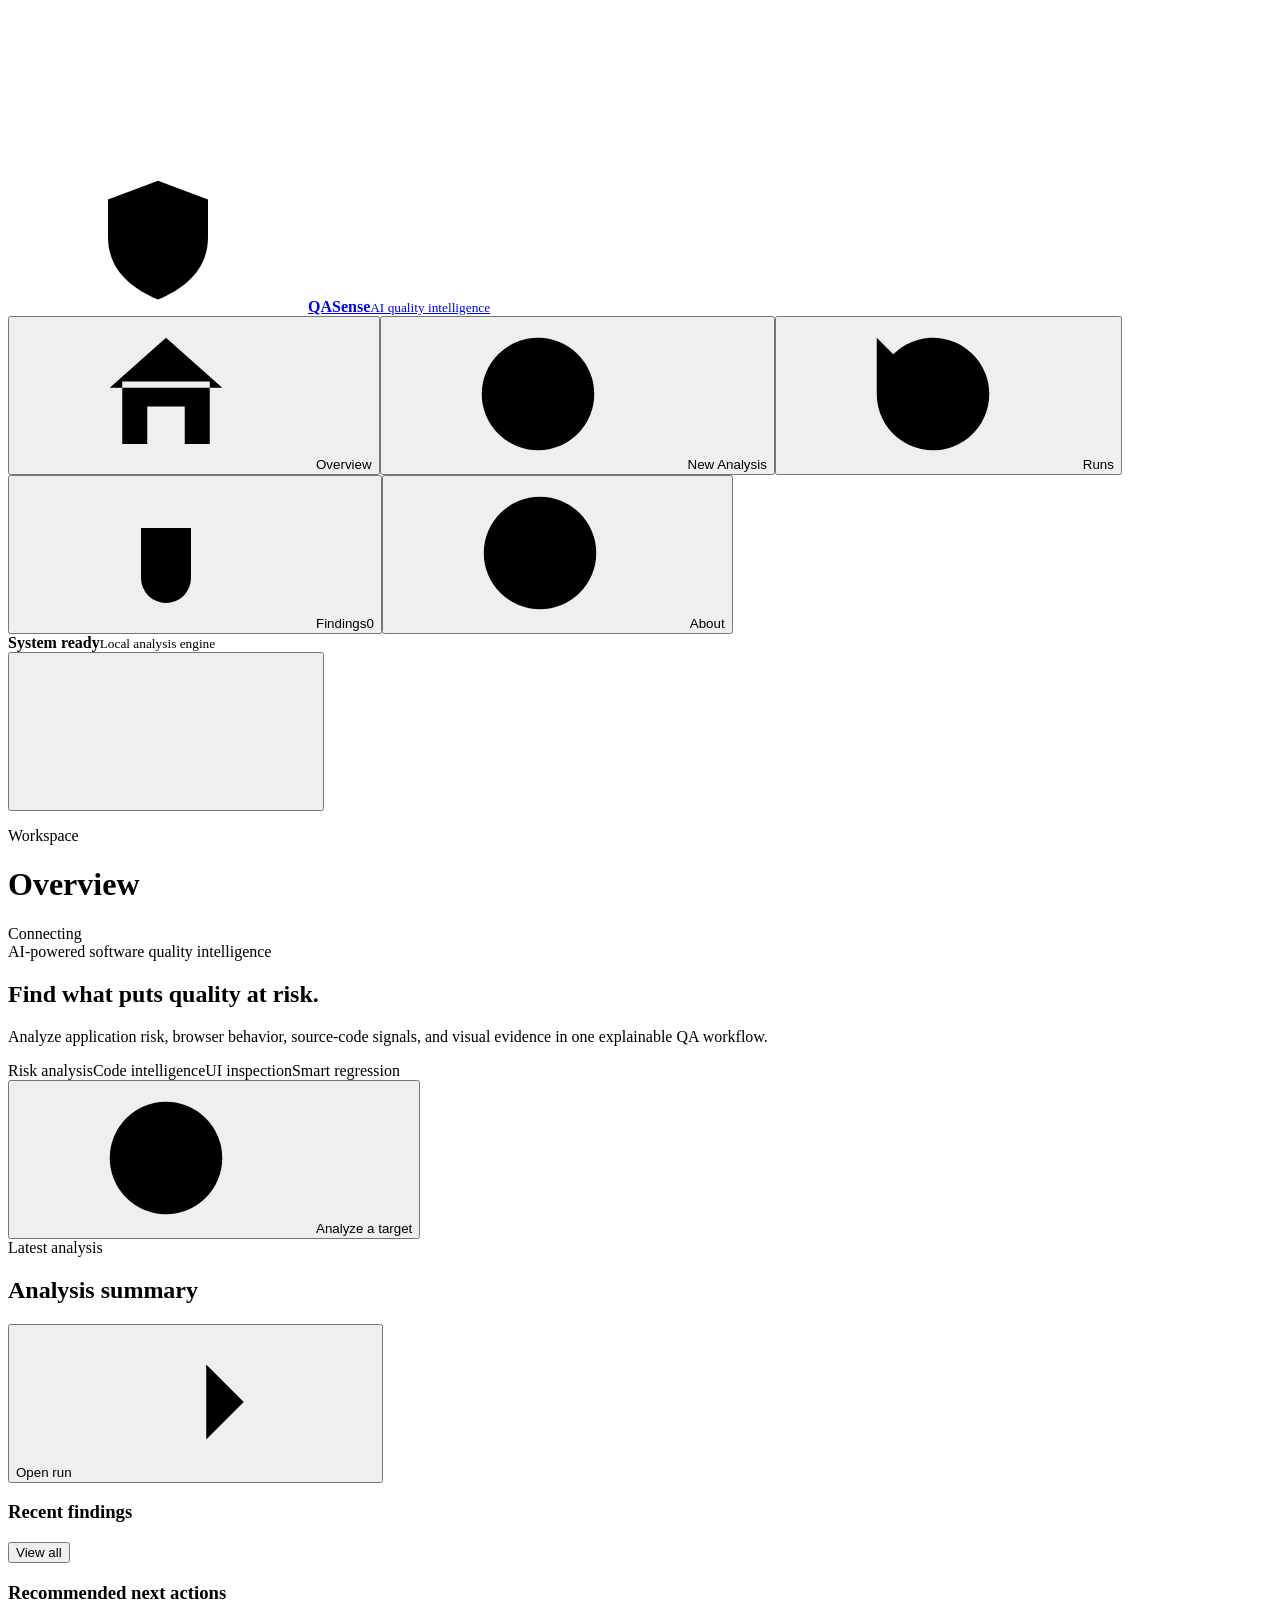
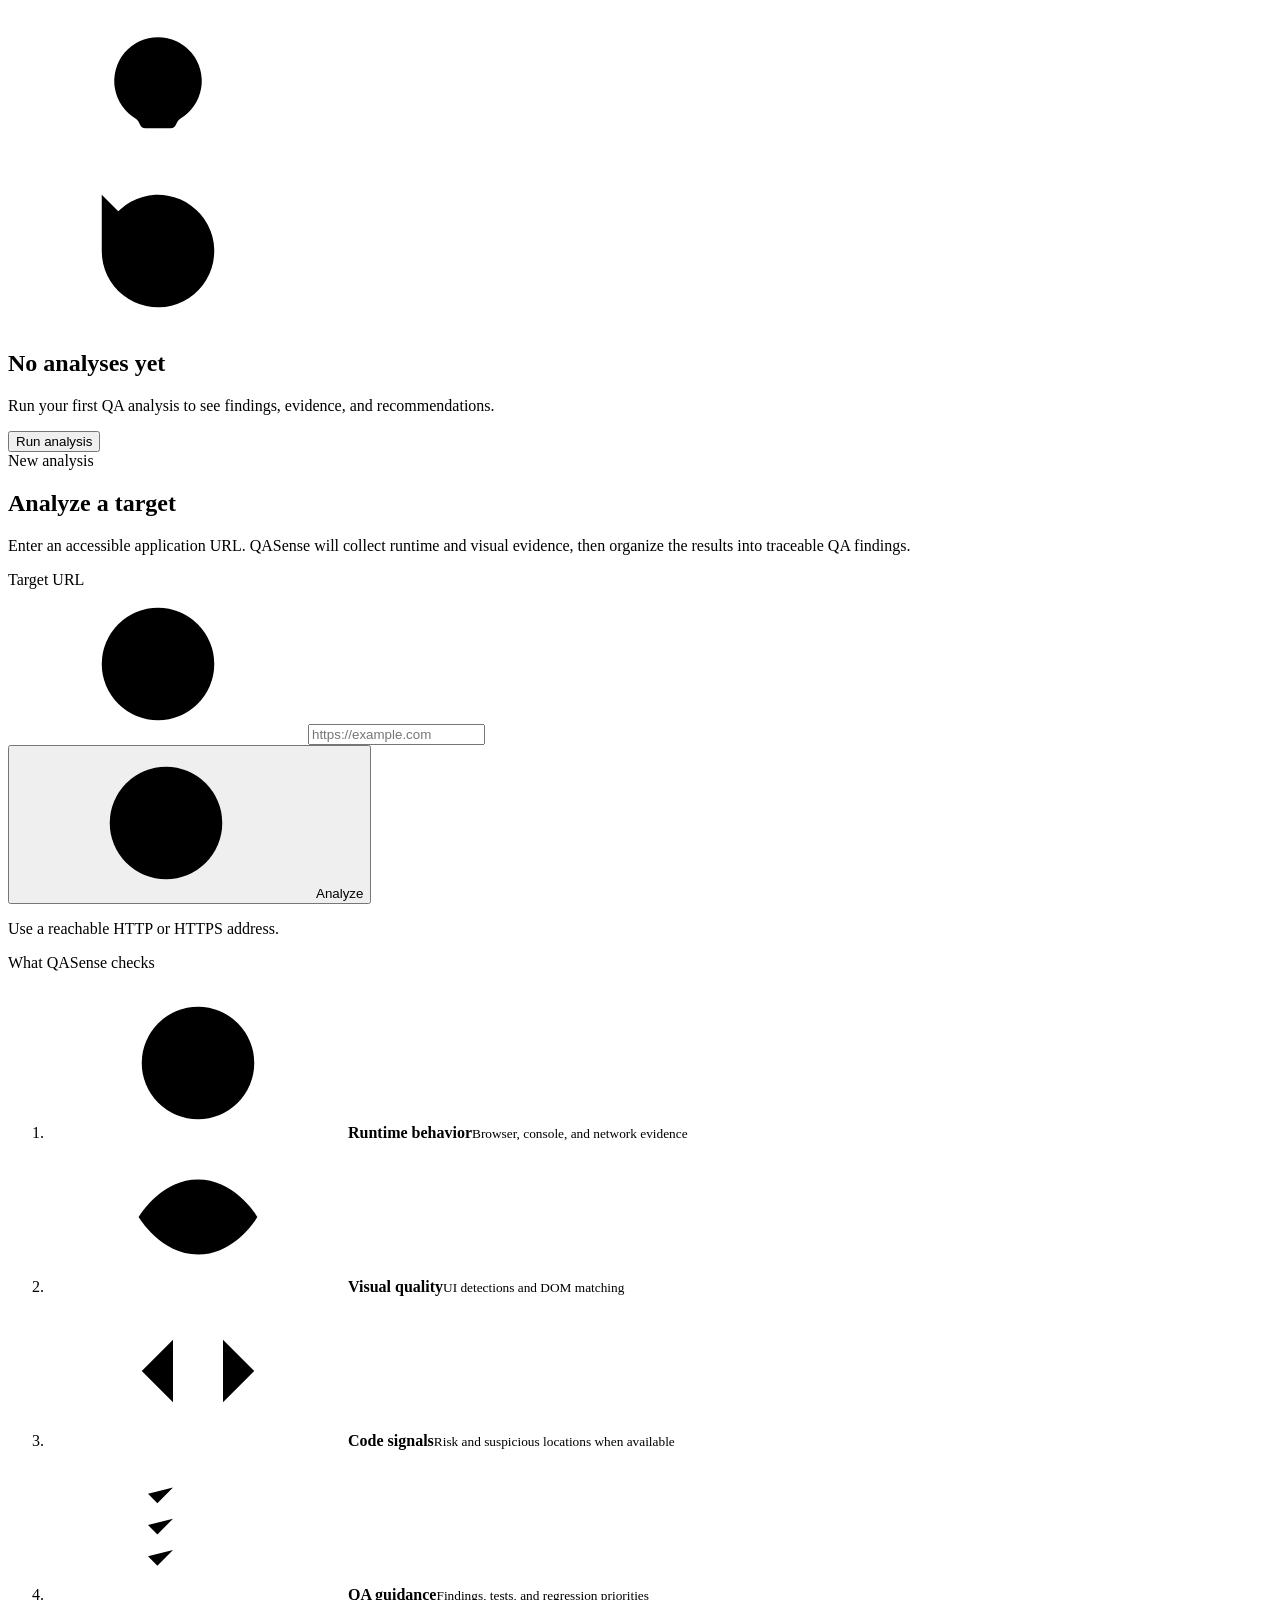
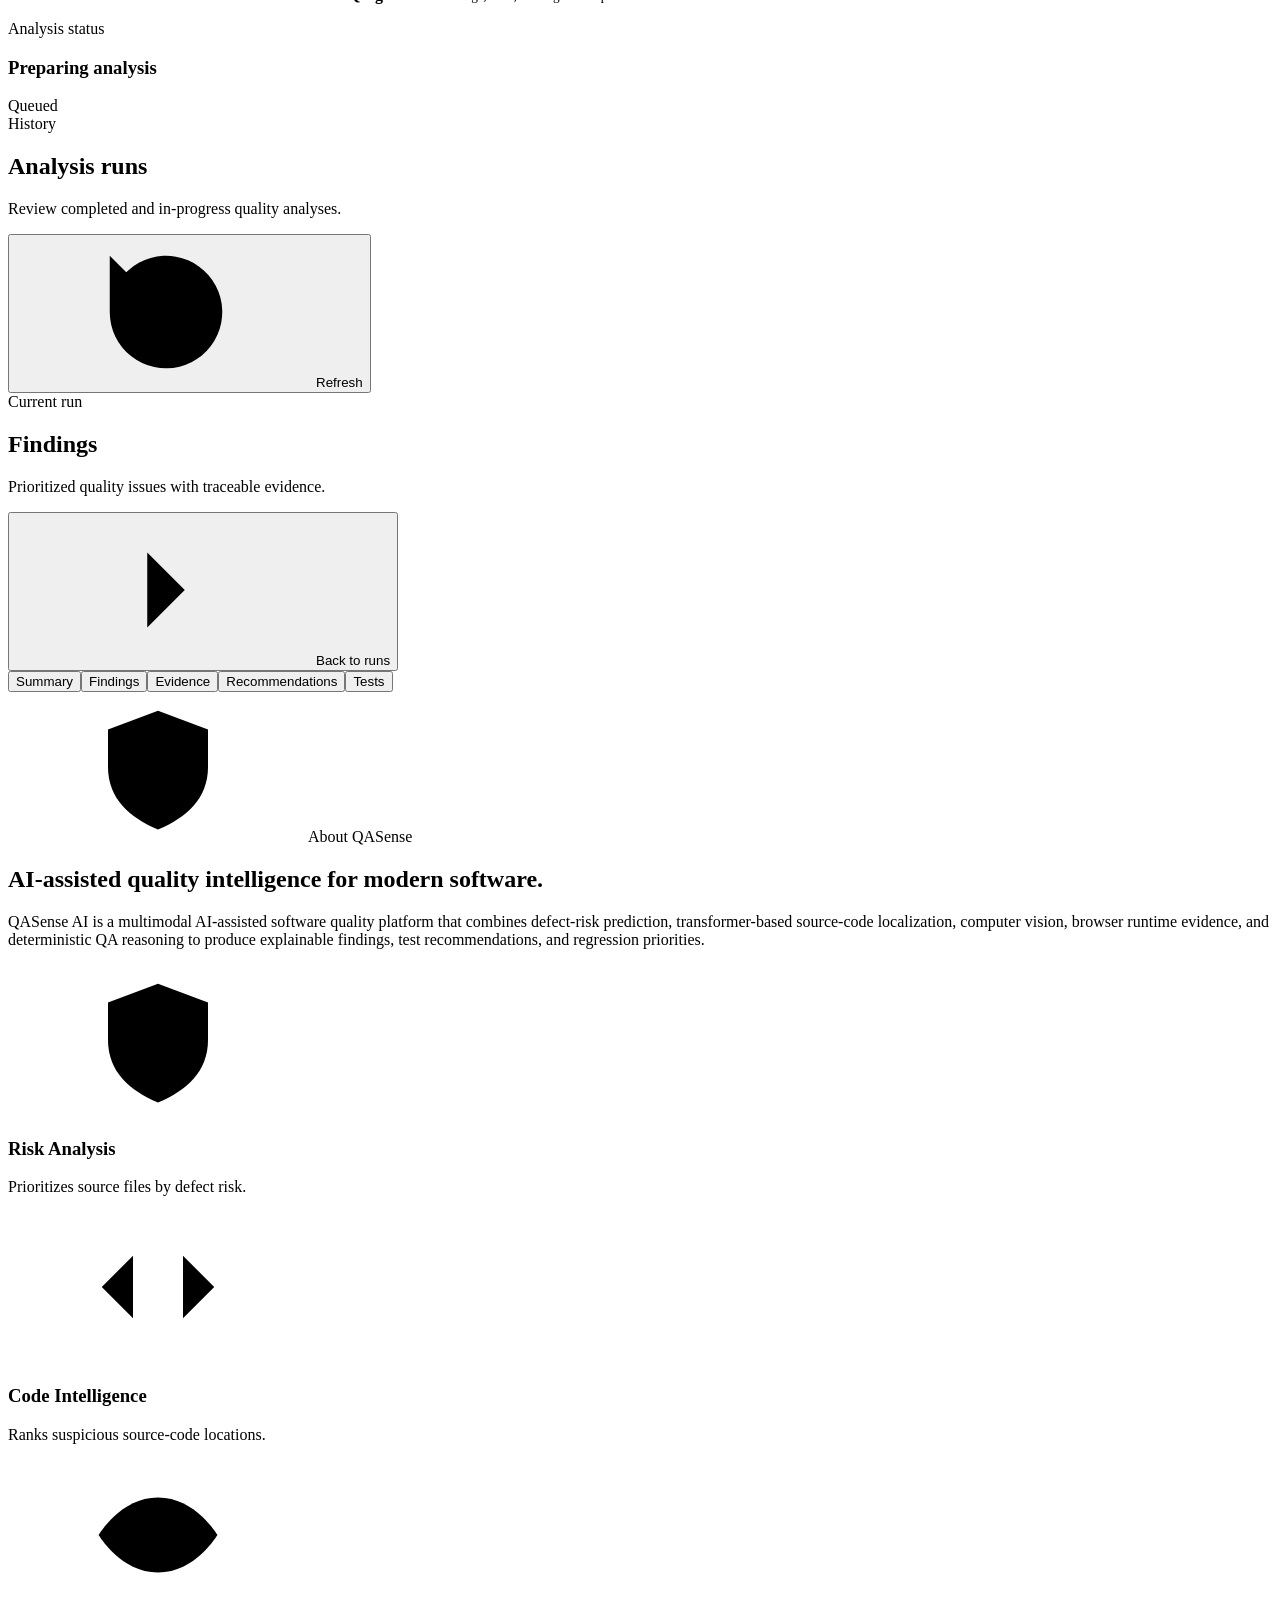
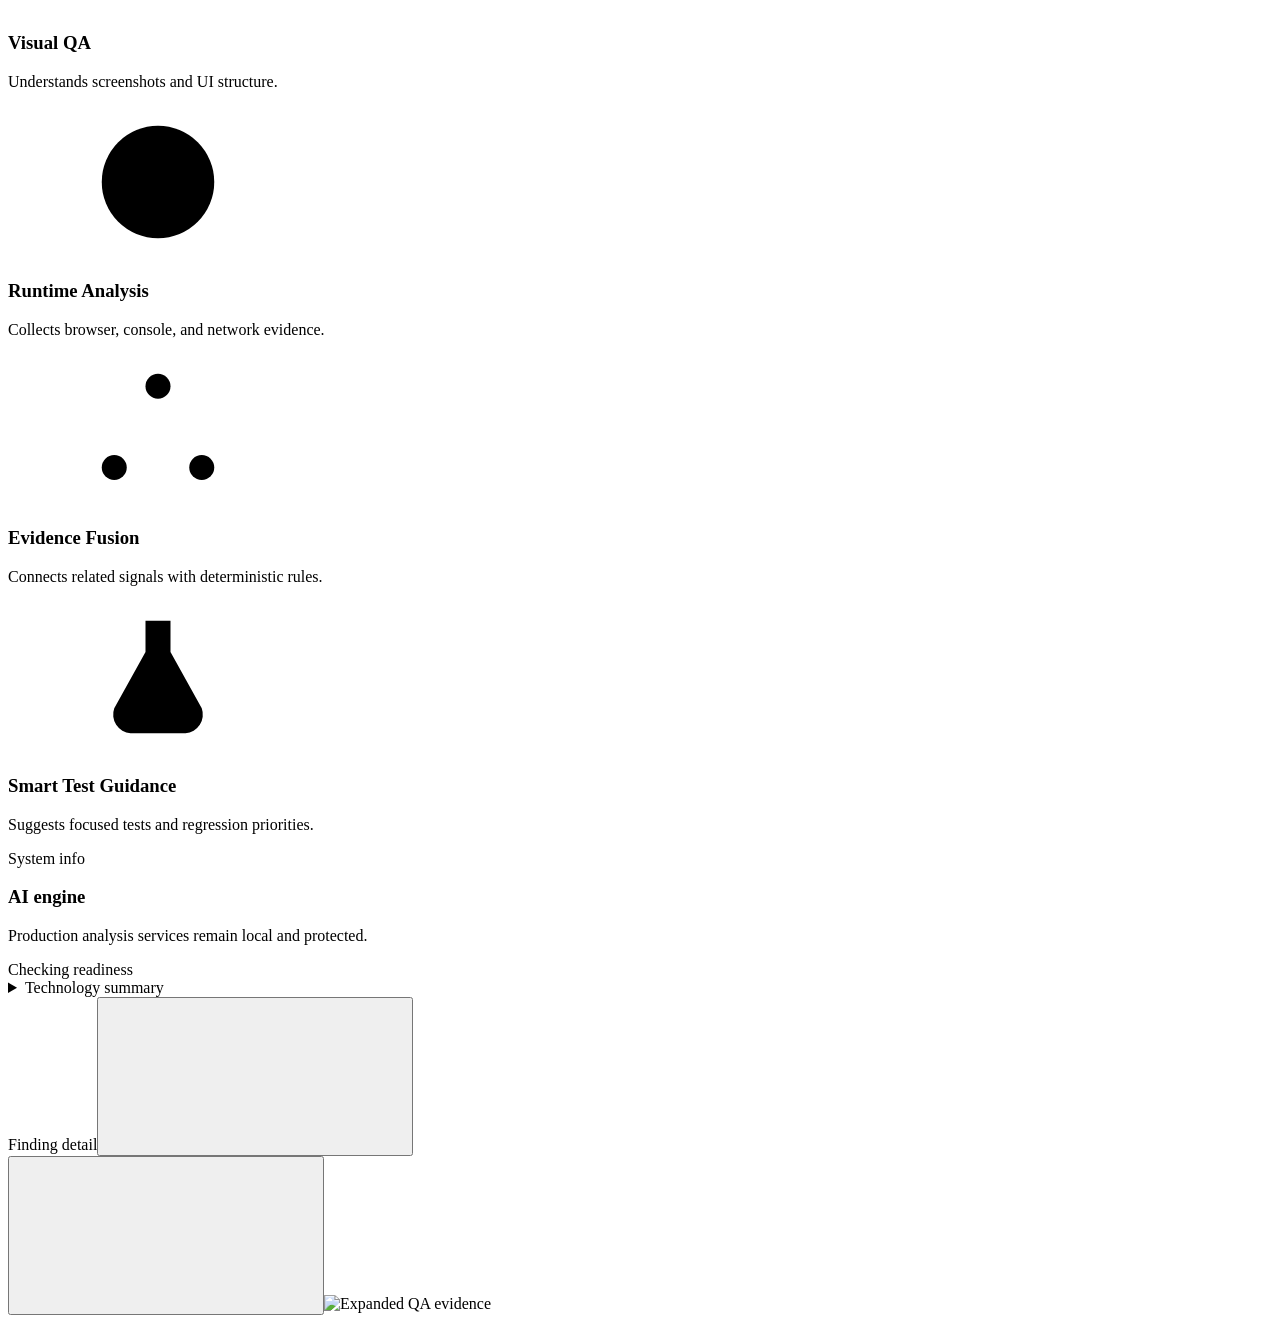
==== src/product/dashboard/index.html @ 727e7ec2 "chore: prepare QASense repository for portable development" ====
﻿<!doctype html>
<html lang="en">
<head><meta charset="utf-8"><meta name="viewport" content="width=device-width,initial-scale=1"><meta name="description" content="QASense AI software quality intelligence dashboard"><title>QASense AI</title><link rel="icon" href="data:,"><link rel="stylesheet" href="/assets/styles.css"></head>
<body>
<svg class="icon-sprite" aria-hidden="true">
<symbol id="i-shield" viewBox="0 0 24 24"><path d="M12 3 20 6v6c0 5-3.4 8.1-8 10-4.6-1.9-8-5-8-10V6l8-3Z"/><path d="m8.5 12 2.2 2.2 4.8-5"/></symbol><symbol id="i-home" viewBox="0 0 24 24"><path d="m3 11 9-8 9 8M5 10v10h14V10M9 20v-6h6v6"/></symbol><symbol id="i-play" viewBox="0 0 24 24"><circle cx="12" cy="12" r="9"/><path d="m10 8 6 4-6 4Z"/></symbol><symbol id="i-runs" viewBox="0 0 24 24"><path d="M3 12a9 9 0 1 0 3-6.7L3 8M3 3v5h5M12 7v5l3 2"/></symbol><symbol id="i-bug" viewBox="0 0 24 24"><path d="M8 8h8v8a4 4 0 0 1-8 0V8ZM9 4l2 4m4-4-2 4M4 10h4m8 0h4M4 15h4m8 0h4"/></symbol><symbol id="i-info" viewBox="0 0 24 24"><circle cx="12" cy="12" r="9"/><path d="M12 11v6M12 7h.01"/></symbol><symbol id="i-menu" viewBox="0 0 24 24"><path d="M4 7h16M4 12h16M4 17h16"/></symbol><symbol id="i-close" viewBox="0 0 24 24"><path d="m6 6 12 12M18 6 6 18"/></symbol><symbol id="i-gauge" viewBox="0 0 24 24"><path d="M4.9 19a9 9 0 1 1 14.2 0M12 13l4-4"/></symbol><symbol id="i-alert" viewBox="0 0 24 24"><path d="M12 3 2.8 20h18.4L12 3ZM12 9v5M12 17h.01"/></symbol><symbol id="i-check" viewBox="0 0 24 24"><circle cx="12" cy="12" r="9"/><path d="m8 12 2.5 2.5L16 9"/></symbol><symbol id="i-globe" viewBox="0 0 24 24"><circle cx="12" cy="12" r="9"/><path d="M3 12h18M12 3a15 15 0 0 1 0 18M12 3a15 15 0 0 0 0 18"/></symbol><symbol id="i-eye" viewBox="0 0 24 24"><path d="M2.5 12s3.5-6 9.5-6 9.5 6 9.5 6-3.5 6-9.5 6-9.5-6-9.5-6Z"/><circle cx="12" cy="12" r="2.5"/></symbol><symbol id="i-code" viewBox="0 0 24 24"><path d="m8 7-5 5 5 5m8-10 5 5-5 5m-2-12-4 14"/></symbol><symbol id="i-network" viewBox="0 0 24 24"><circle cx="12" cy="5" r="2"/><circle cx="5" cy="18" r="2"/><circle cx="19" cy="18" r="2"/><path d="M12 7v4m0 0-7 5m7-5 7 5"/></symbol><symbol id="i-test" viewBox="0 0 24 24"><path d="M9 3h6M10 3v5l-5 9a3 3 0 0 0 2.6 4h8.8a3 3 0 0 0 2.6-4l-5-9V3M7.5 16h9"/></symbol><symbol id="i-list" viewBox="0 0 24 24"><path d="m4 7 1.5 1.5L8 6M11 7h9M4 12l1.5 1.5L8 11M11 12h9M4 17l1.5 1.5L8 16M11 17h9"/></symbol><symbol id="i-file" viewBox="0 0 24 24"><path d="M6 3h8l4 4v14H6V3ZM14 3v5h5M9 13h6M9 17h4"/></symbol><symbol id="i-light" viewBox="0 0 24 24"><path d="M9 18h6M10 22h4M8.5 15.5a7 7 0 1 1 7 0c-.7.5-.5 1.5-1.5 1.5h-4c-1 0-.8-1-1.5-1.5Z"/></symbol><symbol id="i-chevron" viewBox="0 0 24 24"><path d="m9 6 6 6-6 6"/></symbol><symbol id="i-copy" viewBox="0 0 24 24"><rect x="8" y="8" width="11" height="12" rx="2"/><path d="M16 8V6a2 2 0 0 0-2-2H6a2 2 0 0 0-2 2v10a2 2 0 0 0 2 2h2"/></symbol><symbol id="i-expand" viewBox="0 0 24 24"><path d="M8 3H3v5M16 3h5v5M8 21H3v-5M16 21h5v-5"/></symbol>
</svg>
<div class="app-shell">
<aside class="sidebar" id="sidebar"><a class="brand" href="#overview" aria-label="QASense AI overview"><span class="brand-mark"><svg><use href="#i-shield"/></svg></span><span><strong>QASense</strong><small>AI quality intelligence</small></span></a><nav class="primary-nav" aria-label="Primary navigation"><button class="nav-item active" data-view="overview"><svg><use href="#i-home"/></svg><span>Overview</span></button><button class="nav-item" data-view="new"><svg><use href="#i-play"/></svg><span>New Analysis</span></button><button class="nav-item" data-view="runs"><svg><use href="#i-runs"/></svg><span>Runs</span></button><button class="nav-item" data-view="findings"><svg><use href="#i-bug"/></svg><span>Findings</span><span class="nav-count" id="nav-findings-count">0</span></button><button class="nav-item" data-view="about"><svg><use href="#i-info"/></svg><span>About</span></button></nav><div class="sidebar-foot"><div class="system-state"><span class="status-dot"></span><span><strong>System ready</strong><small>Local analysis engine</small></span></div></div></aside>
<div class="workspace"><header class="topbar"><button class="icon-button mobile-menu" id="menu-button" aria-label="Open navigation" aria-expanded="false"><svg><use href="#i-menu"/></svg></button><div><p class="crumb" id="page-eyebrow">Workspace</p><h1 id="page-title">Overview</h1></div><div class="api-state" id="health" role="status"><span class="status-dot"></span><span>Connecting</span></div></header>
<main id="main-content">
<section class="view active" id="view-overview" data-view-panel="overview"><div class="hero-card"><div class="hero-copy"><span class="overline">AI-powered software quality intelligence</span><h2>Find what puts quality at risk.</h2><p>Analyze application risk, browser behavior, source-code signals, and visual evidence in one explainable QA workflow.</p><div class="capability-line"><span>Risk analysis</span><i></i><span>Code intelligence</span><i></i><span>UI inspection</span><i></i><span>Smart regression</span></div></div><button class="primary-action" data-go="new"><svg><use href="#i-play"/></svg>Analyze a target</button></div><div id="overview-loading" class="skeleton-stack" aria-label="Loading overview"><div></div><div></div></div><div id="overview-content" class="hidden"><div class="section-heading"><div><span class="overline">Latest analysis</span><h2 id="latest-title">Analysis summary</h2></div><button class="text-button" id="open-latest">Open run <svg><use href="#i-chevron"/></svg></button></div><div class="metric-grid" id="overview-metrics"></div><div class="overview-grid"><section class="surface"><div class="surface-heading"><h3>Recent findings</h3><button class="text-button" data-go="findings">View all</button></div><div id="recent-findings"></div></section><section class="surface"><div class="surface-heading"><h3>Recommended next actions</h3><svg class="heading-icon"><use href="#i-light"/></svg></div><div id="next-actions" class="action-list"></div></section></div></div><div id="overview-empty" class="empty-state hidden"><svg><use href="#i-runs"/></svg><h2>No analyses yet</h2><p>Run your first QA analysis to see findings, evidence, and recommendations.</p><button class="primary-action" data-go="new">Run analysis</button></div></section>
<section class="view" id="view-new" data-view-panel="new"><div class="page-intro"><span class="overline">New analysis</span><h2>Analyze a target</h2><p>Enter an accessible application URL. QASense will collect runtime and visual evidence, then organize the results into traceable QA findings.</p></div><div class="analysis-layout"><section class="surface analysis-card"><form id="run-form" novalidate><label for="url">Target URL</label><div class="input-row"><div class="url-input"><svg><use href="#i-globe"/></svg><input id="url" name="url" type="url" inputmode="url" autocomplete="url" placeholder="https://example.com" aria-describedby="url-help url-error" required></div><button class="primary-action" id="analyze-button" type="submit"><svg><use href="#i-play"/></svg>Analyze</button></div><p class="field-help" id="url-help">Use a reachable HTTP or HTTPS address.</p><p class="field-error hidden" id="url-error" role="alert"></p></form></section><aside class="surface process-card"><span class="overline">What QASense checks</span><ol class="process-list"><li><svg><use href="#i-globe"/></svg><span><strong>Runtime behavior</strong><small>Browser, console, and network evidence</small></span></li><li><svg><use href="#i-eye"/></svg><span><strong>Visual quality</strong><small>UI detections and DOM matching</small></span></li><li><svg><use href="#i-code"/></svg><span><strong>Code signals</strong><small>Risk and suspicious locations when available</small></span></li><li><svg><use href="#i-list"/></svg><span><strong>QA guidance</strong><small>Findings, tests, and regression priorities</small></span></li></ol></aside></div><section class="surface analysis-progress hidden" id="analysis-progress" aria-live="polite"><div class="progress-head"><div><span class="overline">Analysis status</span><h3 id="progress-title">Preparing analysis</h3></div><span class="status-badge running" id="progress-status">Queued</span></div><div class="indeterminate"><span></span></div><div id="progress-stages" class="stage-list"></div></section></section>
<section class="view" id="view-runs" data-view-panel="runs"><div class="page-intro row-intro"><div><span class="overline">History</span><h2>Analysis runs</h2><p>Review completed and in-progress quality analyses.</p></div><button class="secondary-action" id="refresh"><svg><use href="#i-runs"/></svg>Refresh</button></div><div id="runs" class="run-list surface"><div class="list-skeleton"></div><div class="list-skeleton"></div></div></section>
<section class="view" id="view-findings" data-view-panel="findings"><div class="page-intro row-intro"><div><span class="overline">Current run</span><h2>Findings</h2><p id="findings-subtitle">Prioritized quality issues with traceable evidence.</p></div><div class="filter-group" id="severity-filters" aria-label="Filter findings by severity"></div></div><div id="all-findings" class="findings-list"></div></section>
<section class="view" id="view-run" data-view-panel="run"><button class="back-button" id="back-to-runs"><svg><use href="#i-chevron"/></svg>Back to runs</button><div id="run-header" class="run-header"></div><div class="tab-bar" role="tablist" aria-label="Run details"><button role="tab" aria-selected="true" data-tab="summary">Summary</button><button role="tab" aria-selected="false" data-tab="findings">Findings <span id="tab-findings-count"></span></button><button role="tab" aria-selected="false" data-tab="evidence">Evidence</button><button role="tab" aria-selected="false" data-tab="recommendations">Recommendations</button><button role="tab" aria-selected="false" data-tab="tests">Tests</button></div><div id="run-panels"><section class="tab-panel active" role="tabpanel" data-tab-panel="summary"><div id="run-summary"></div></section><section class="tab-panel" role="tabpanel" data-tab-panel="findings"><div id="run-findings" class="findings-list"></div></section><section class="tab-panel" role="tabpanel" data-tab-panel="evidence"><div id="run-evidence"></div></section><section class="tab-panel" role="tabpanel" data-tab-panel="recommendations"><div id="run-recommendations"></div></section><section class="tab-panel" role="tabpanel" data-tab-panel="tests"><div id="run-tests"></div></section></div></section>
<section class="view" id="view-about" data-view-panel="about"><div class="about-hero"><span class="brand-mark large"><svg><use href="#i-shield"/></svg></span><span class="overline">About QASense</span><h2>AI-assisted quality intelligence for modern software.</h2><p>QASense AI is a multimodal AI-assisted software quality platform that combines defect-risk prediction, transformer-based source-code localization, computer vision, browser runtime evidence, and deterministic QA reasoning to produce explainable findings, test recommendations, and regression priorities.</p></div><div class="capability-grid"><article><svg><use href="#i-shield"/></svg><h3>Risk Analysis</h3><p>Prioritizes source files by defect risk.</p></article><article><svg><use href="#i-code"/></svg><h3>Code Intelligence</h3><p>Ranks suspicious source-code locations.</p></article><article><svg><use href="#i-eye"/></svg><h3>Visual QA</h3><p>Understands screenshots and UI structure.</p></article><article><svg><use href="#i-globe"/></svg><h3>Runtime Analysis</h3><p>Collects browser, console, and network evidence.</p></article><article><svg><use href="#i-network"/></svg><h3>Evidence Fusion</h3><p>Connects related signals with deterministic rules.</p></article><article><svg><use href="#i-test"/></svg><h3>Smart Test Guidance</h3><p>Suggests focused tests and regression priorities.</p></article></div><section class="surface engine-card"><div><span class="overline">System info</span><h3>AI engine</h3><p>Production analysis services remain local and protected.</p></div><div id="engine-status" class="engine-status"><span class="status-dot"></span>Checking readiness</div><details><summary>Technology summary</summary><div id="technology-list" class="technology-list"></div></details></section></section>
</main></div></div>
<div class="drawer-backdrop hidden" id="drawer-backdrop"></div><aside class="finding-drawer" id="finding-drawer" role="dialog" aria-modal="true" aria-labelledby="drawer-title" aria-hidden="true"><div class="drawer-head"><span class="overline">Finding detail</span><button class="icon-button" id="drawer-close" aria-label="Close finding details"><svg><use href="#i-close"/></svg></button></div><div id="drawer-content"></div></aside><div class="image-lightbox hidden" id="image-lightbox" role="dialog" aria-modal="true" aria-label="Expanded screenshot"><button class="icon-button" id="lightbox-close" aria-label="Close screenshot"><svg><use href="#i-close"/></svg></button><img id="lightbox-image" alt="Expanded QA evidence"></div><div class="toast hidden" id="toast" role="status"></div><script src="/assets/app.js"></script>
</body></html>
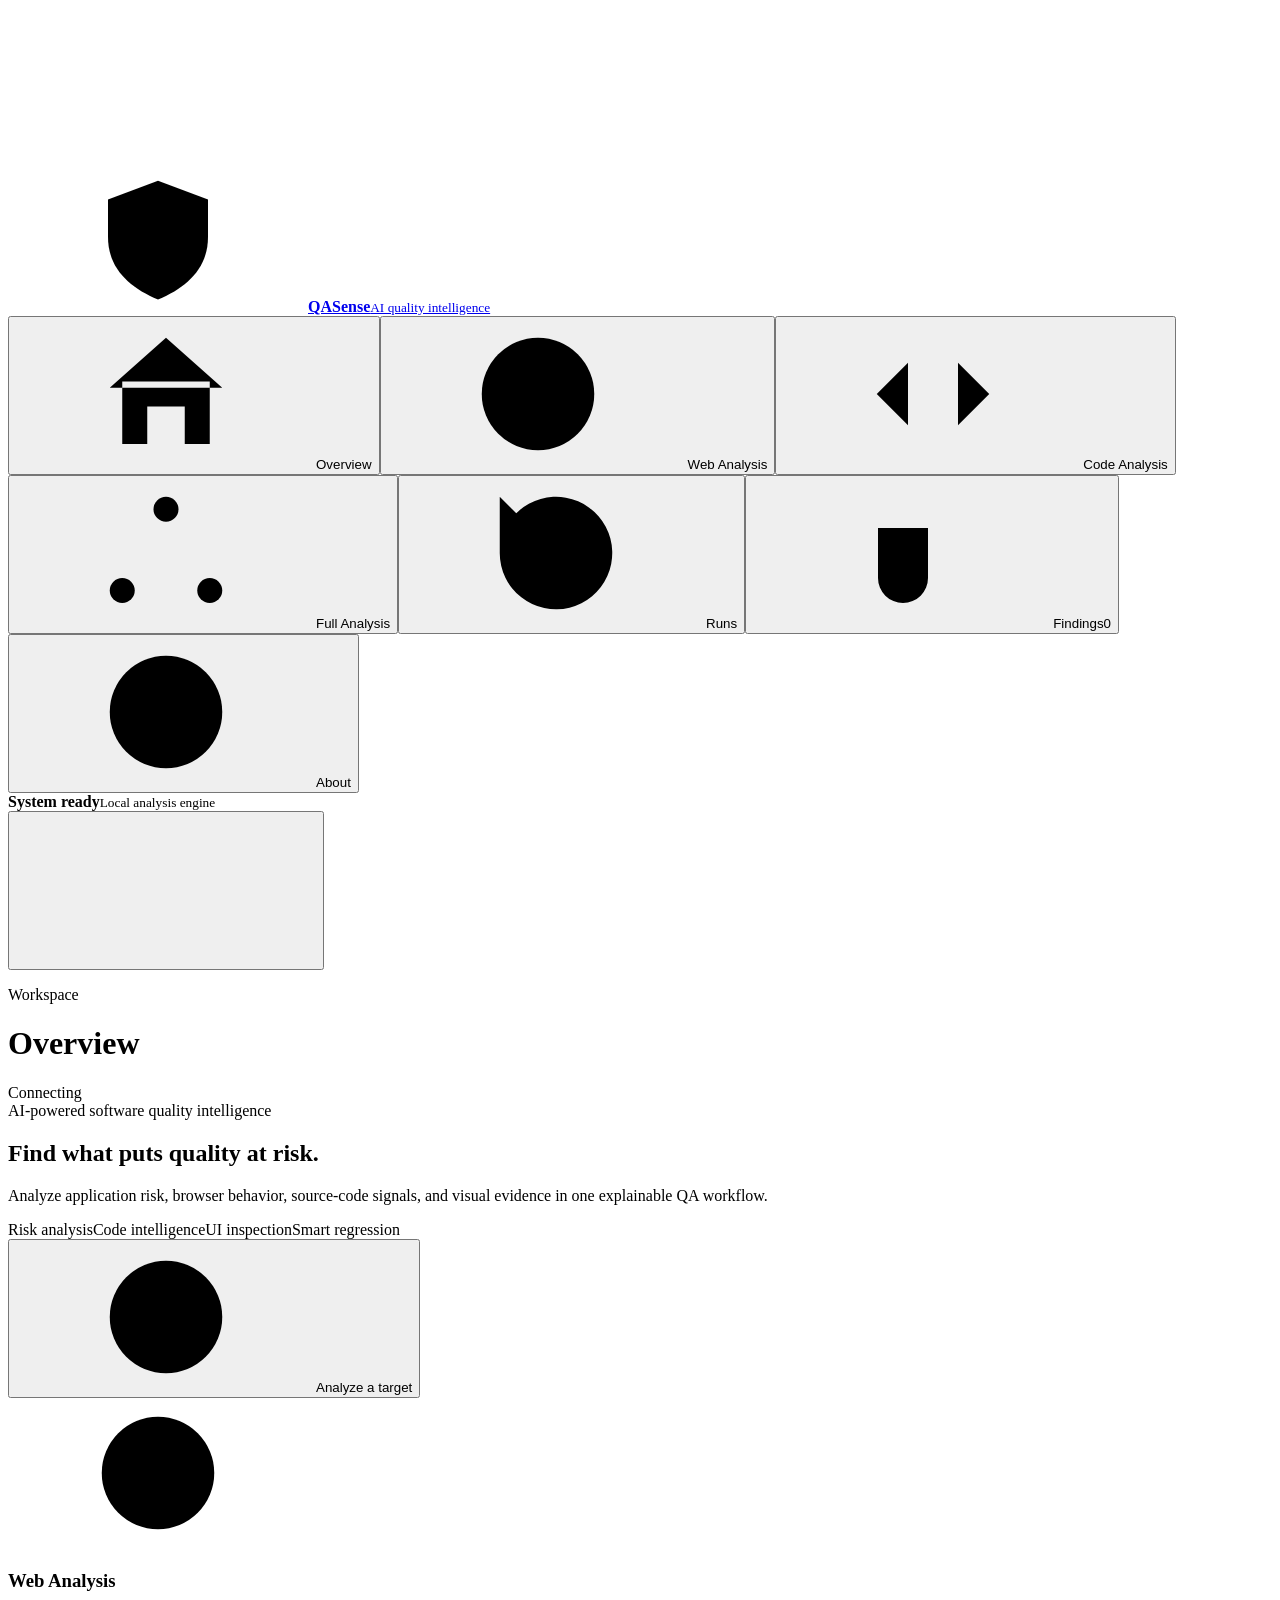
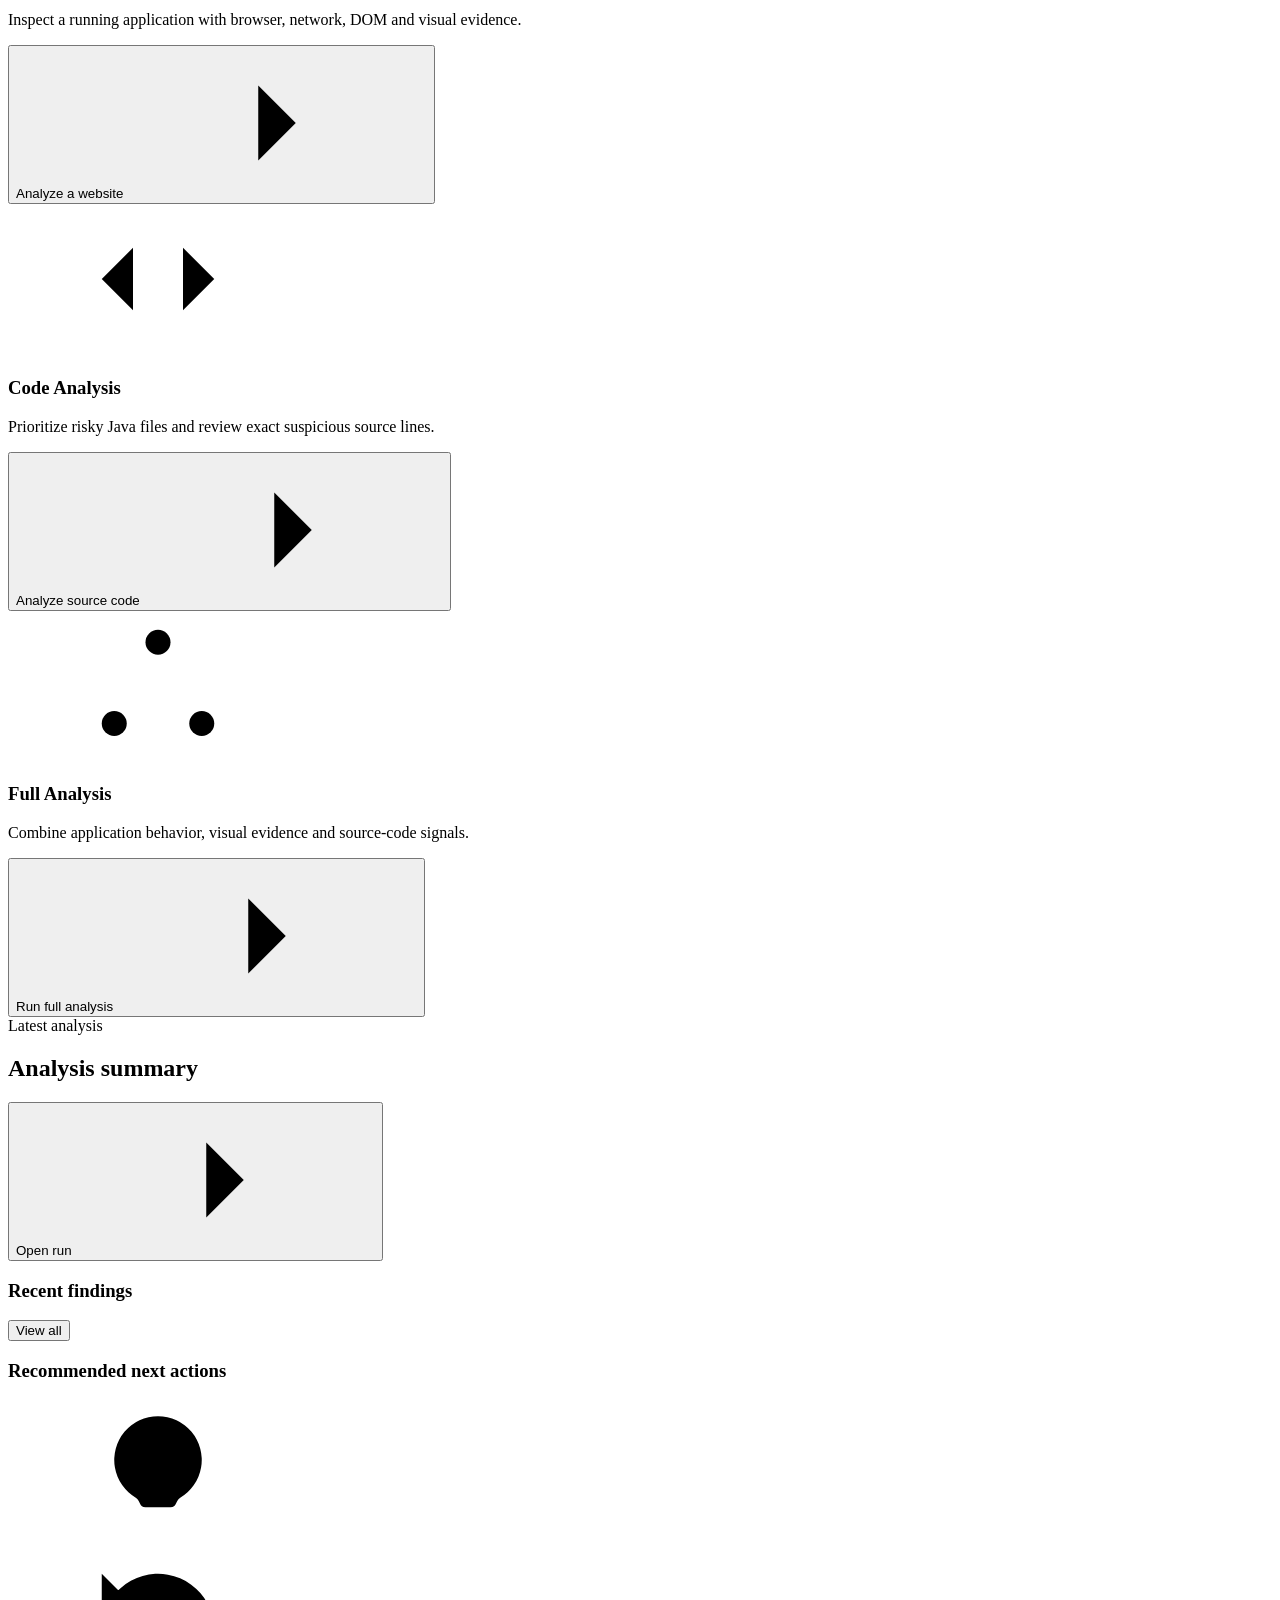
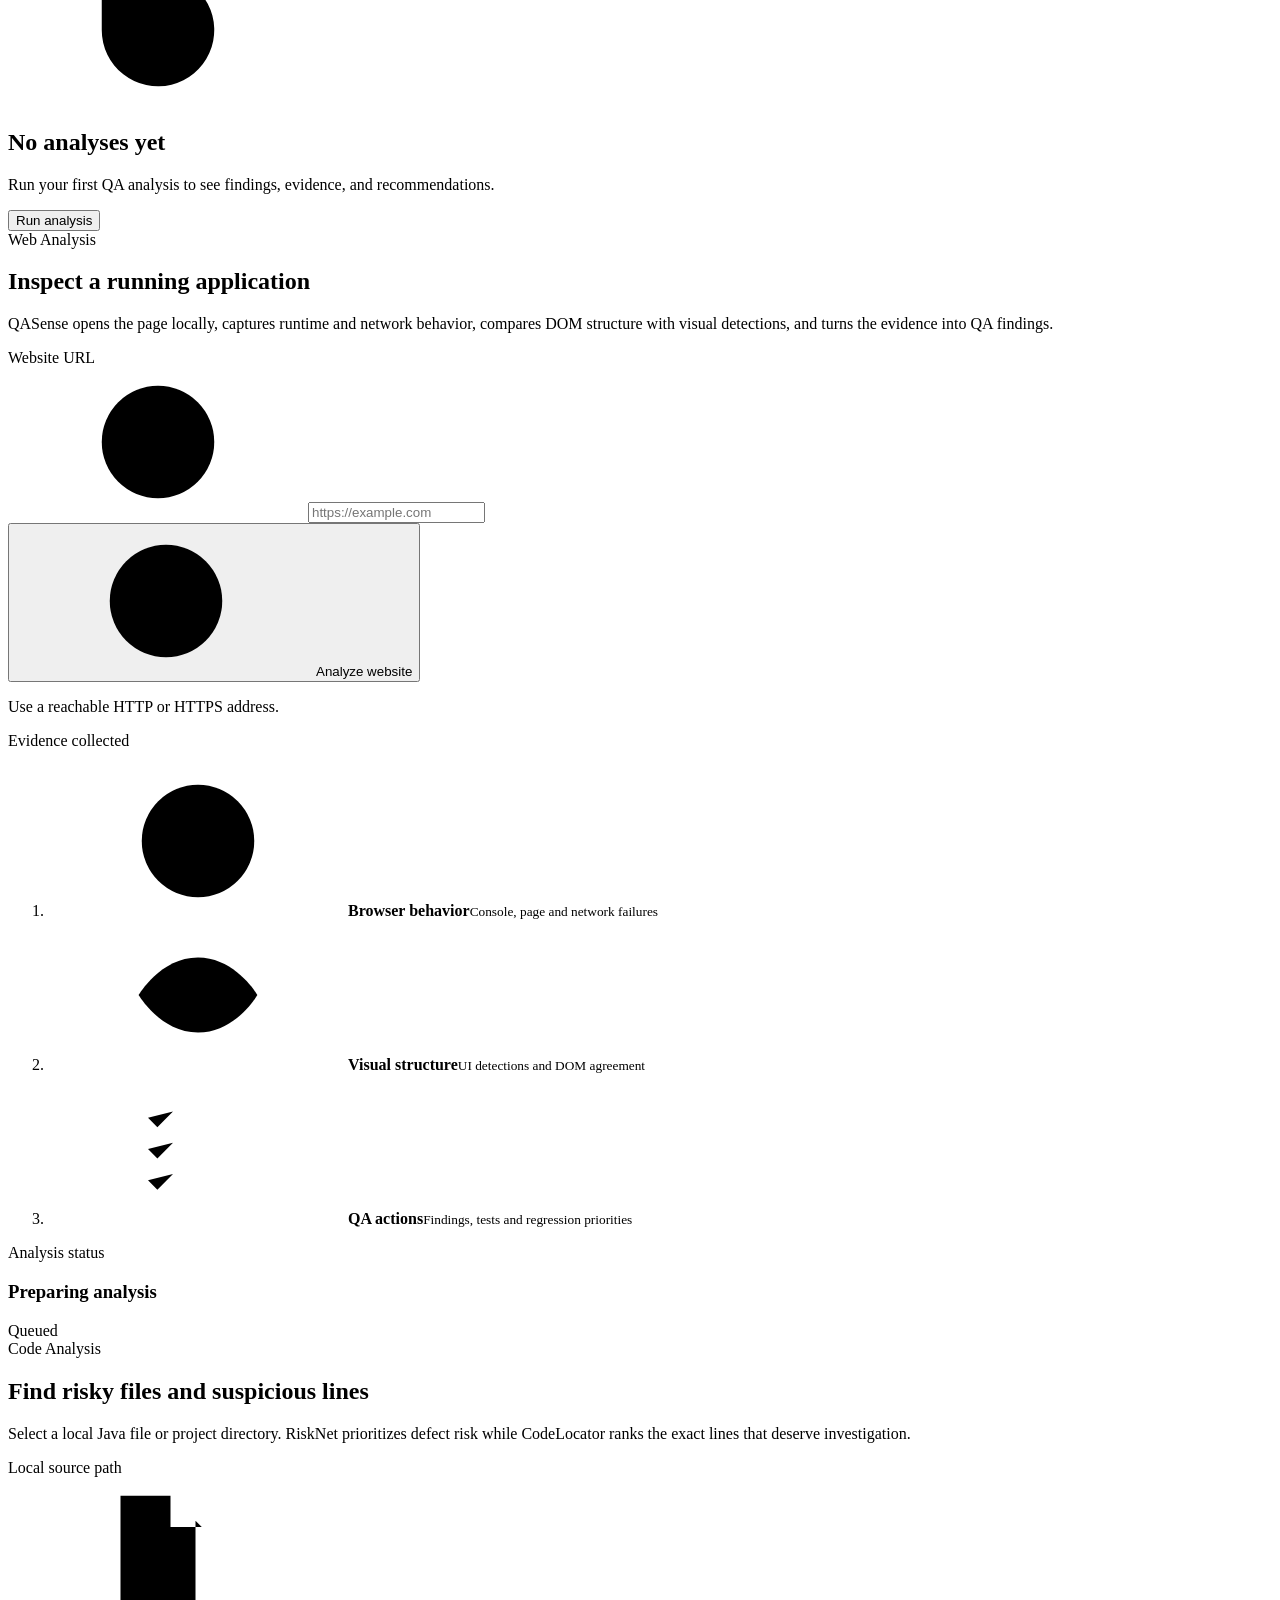
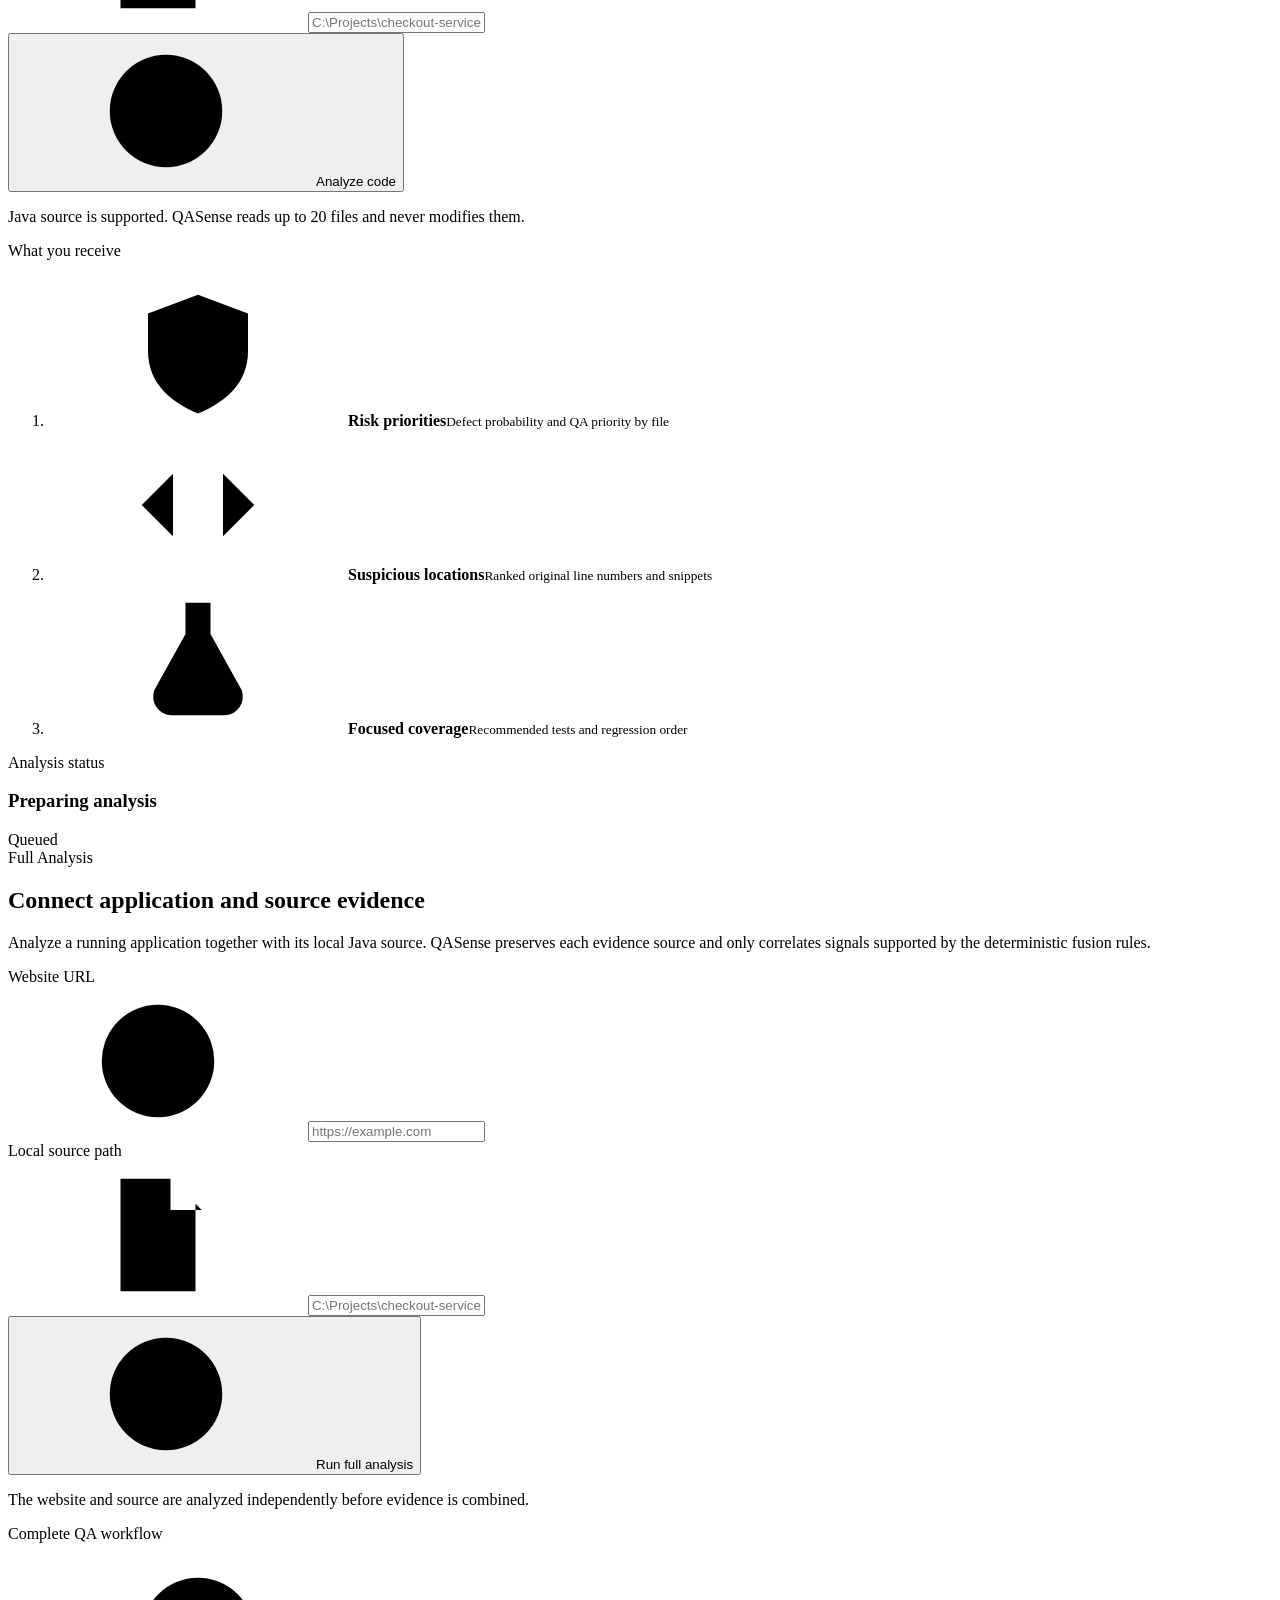
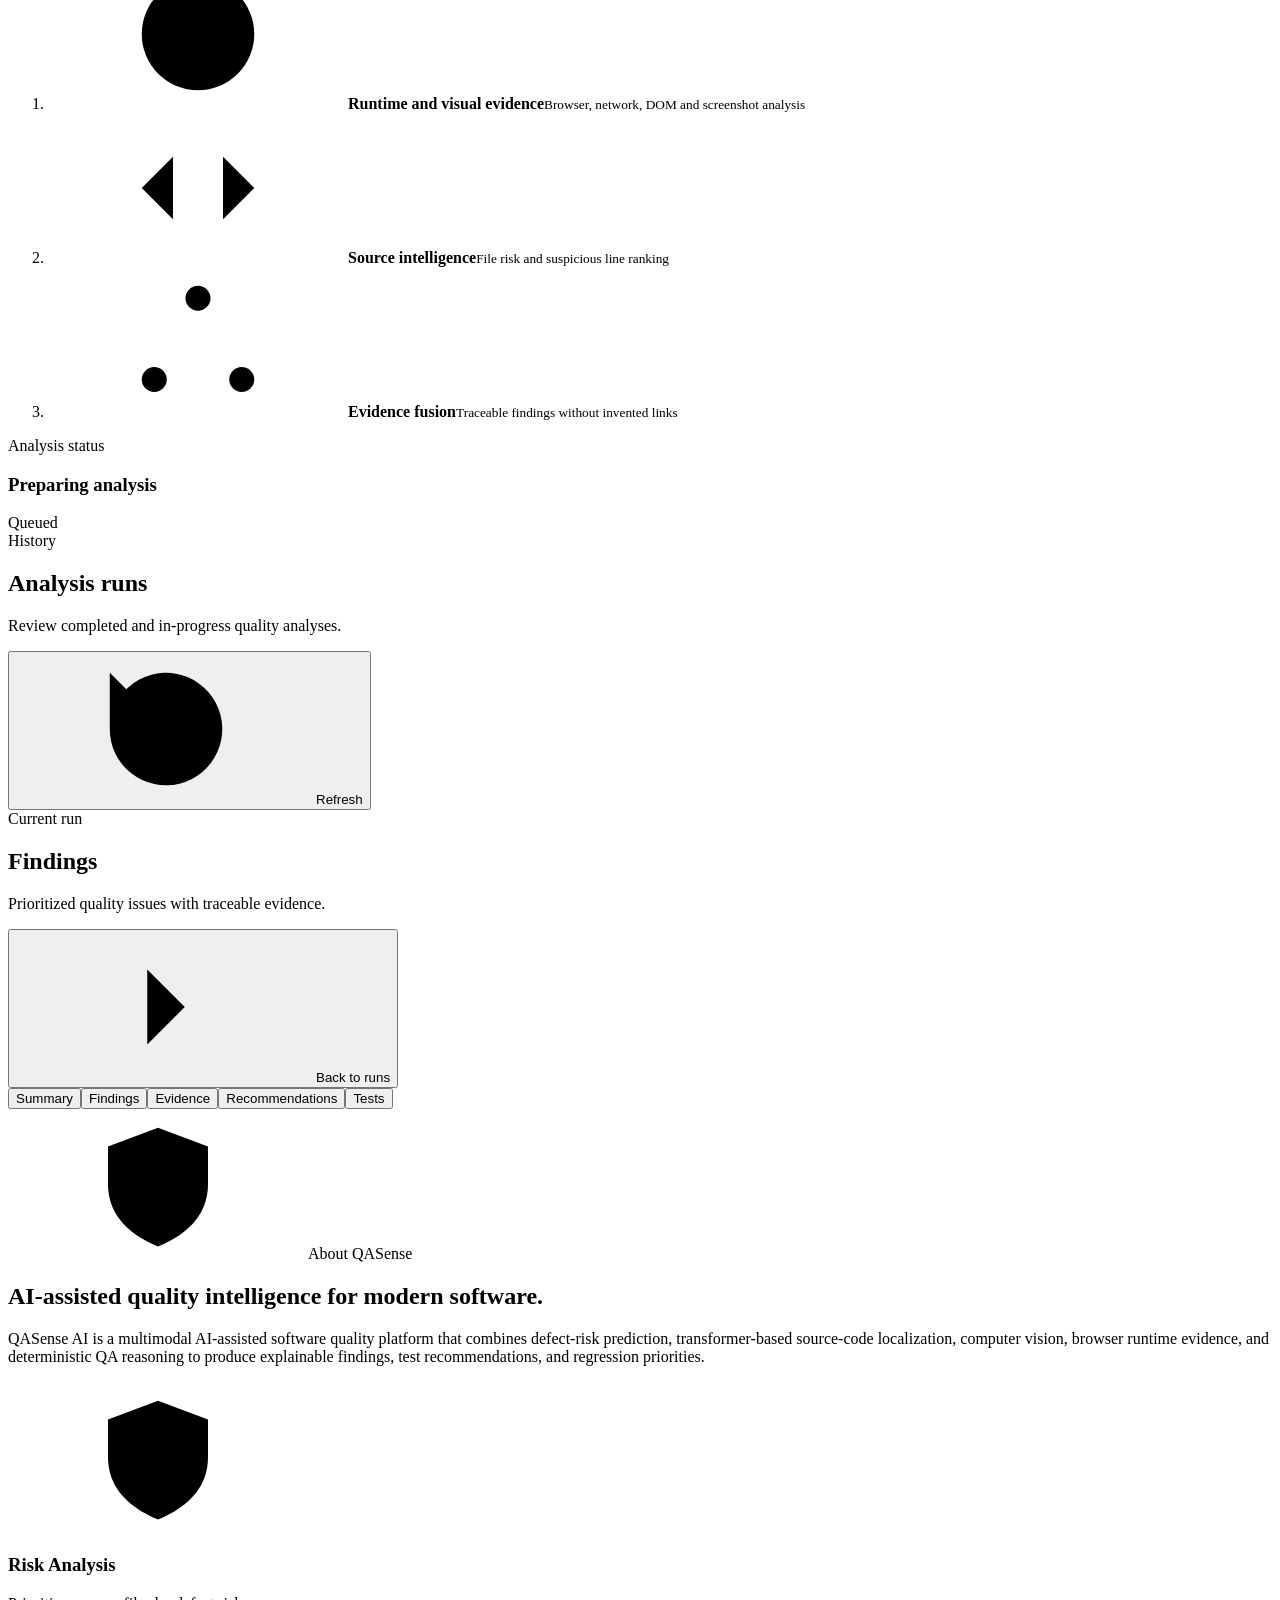
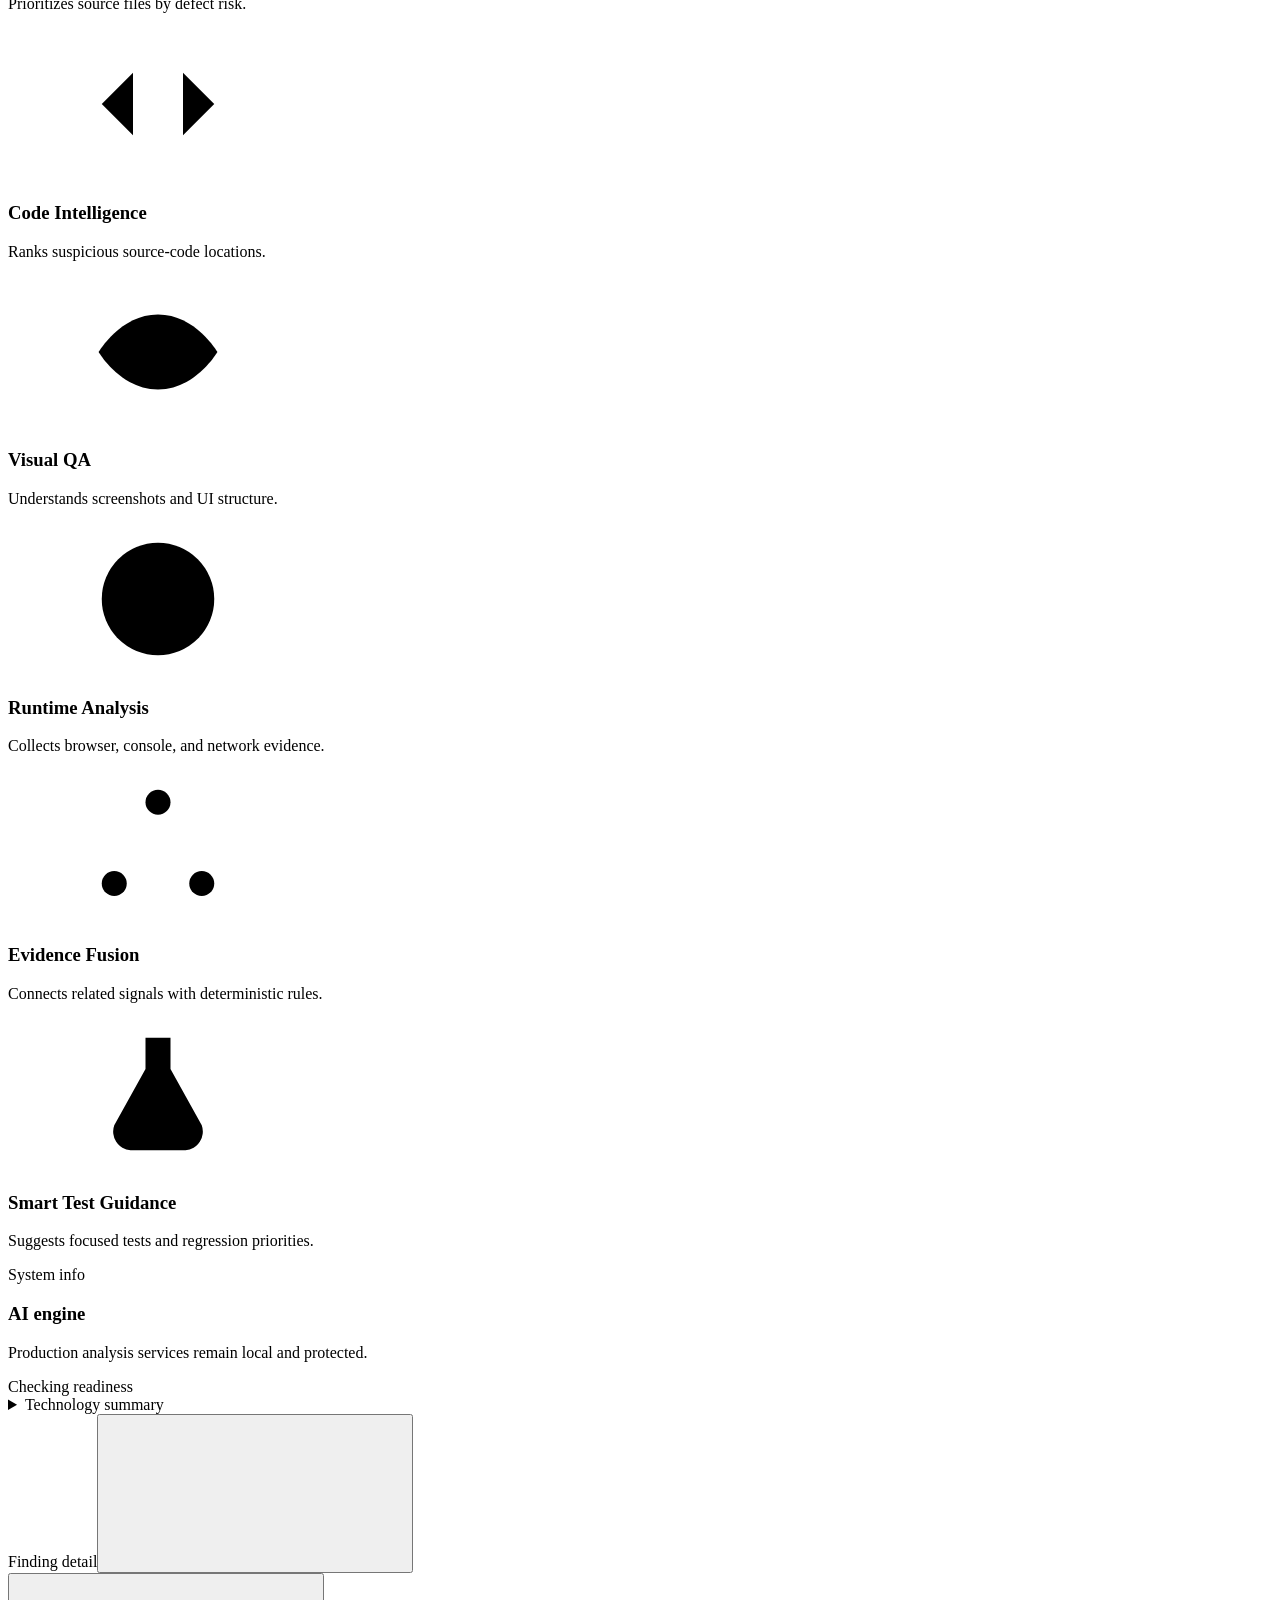
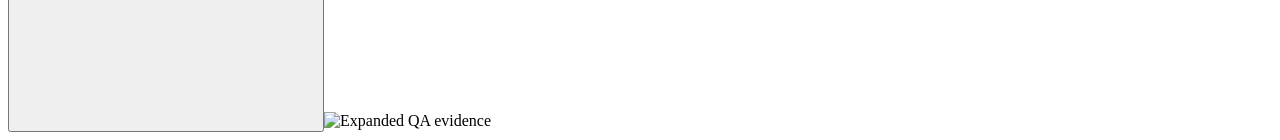
==== commit 6fcdfe8e: "Connect Web, Code and Full Analysis across the QASense product" ====
--- a/src/product/dashboard/index.html
+++ b/src/product/dashboard/index.html
@@ -6,12 +6,11 @@
 <symbol id="i-shield" viewBox="0 0 24 24"><path d="M12 3 20 6v6c0 5-3.4 8.1-8 10-4.6-1.9-8-5-8-10V6l8-3Z"/><path d="m8.5 12 2.2 2.2 4.8-5"/></symbol><symbol id="i-home" viewBox="0 0 24 24"><path d="m3 11 9-8 9 8M5 10v10h14V10M9 20v-6h6v6"/></symbol><symbol id="i-play" viewBox="0 0 24 24"><circle cx="12" cy="12" r="9"/><path d="m10 8 6 4-6 4Z"/></symbol><symbol id="i-runs" viewBox="0 0 24 24"><path d="M3 12a9 9 0 1 0 3-6.7L3 8M3 3v5h5M12 7v5l3 2"/></symbol><symbol id="i-bug" viewBox="0 0 24 24"><path d="M8 8h8v8a4 4 0 0 1-8 0V8ZM9 4l2 4m4-4-2 4M4 10h4m8 0h4M4 15h4m8 0h4"/></symbol><symbol id="i-info" viewBox="0 0 24 24"><circle cx="12" cy="12" r="9"/><path d="M12 11v6M12 7h.01"/></symbol><symbol id="i-menu" viewBox="0 0 24 24"><path d="M4 7h16M4 12h16M4 17h16"/></symbol><symbol id="i-close" viewBox="0 0 24 24"><path d="m6 6 12 12M18 6 6 18"/></symbol><symbol id="i-gauge" viewBox="0 0 24 24"><path d="M4.9 19a9 9 0 1 1 14.2 0M12 13l4-4"/></symbol><symbol id="i-alert" viewBox="0 0 24 24"><path d="M12 3 2.8 20h18.4L12 3ZM12 9v5M12 17h.01"/></symbol><symbol id="i-check" viewBox="0 0 24 24"><circle cx="12" cy="12" r="9"/><path d="m8 12 2.5 2.5L16 9"/></symbol><symbol id="i-globe" viewBox="0 0 24 24"><circle cx="12" cy="12" r="9"/><path d="M3 12h18M12 3a15 15 0 0 1 0 18M12 3a15 15 0 0 0 0 18"/></symbol><symbol id="i-eye" viewBox="0 0 24 24"><path d="M2.5 12s3.5-6 9.5-6 9.5 6 9.5 6-3.5 6-9.5 6-9.5-6-9.5-6Z"/><circle cx="12" cy="12" r="2.5"/></symbol><symbol id="i-code" viewBox="0 0 24 24"><path d="m8 7-5 5 5 5m8-10 5 5-5 5m-2-12-4 14"/></symbol><symbol id="i-network" viewBox="0 0 24 24"><circle cx="12" cy="5" r="2"/><circle cx="5" cy="18" r="2"/><circle cx="19" cy="18" r="2"/><path d="M12 7v4m0 0-7 5m7-5 7 5"/></symbol><symbol id="i-test" viewBox="0 0 24 24"><path d="M9 3h6M10 3v5l-5 9a3 3 0 0 0 2.6 4h8.8a3 3 0 0 0 2.6-4l-5-9V3M7.5 16h9"/></symbol><symbol id="i-list" viewBox="0 0 24 24"><path d="m4 7 1.5 1.5L8 6M11 7h9M4 12l1.5 1.5L8 11M11 12h9M4 17l1.5 1.5L8 16M11 17h9"/></symbol><symbol id="i-file" viewBox="0 0 24 24"><path d="M6 3h8l4 4v14H6V3ZM14 3v5h5M9 13h6M9 17h4"/></symbol><symbol id="i-light" viewBox="0 0 24 24"><path d="M9 18h6M10 22h4M8.5 15.5a7 7 0 1 1 7 0c-.7.5-.5 1.5-1.5 1.5h-4c-1 0-.8-1-1.5-1.5Z"/></symbol><symbol id="i-chevron" viewBox="0 0 24 24"><path d="m9 6 6 6-6 6"/></symbol><symbol id="i-copy" viewBox="0 0 24 24"><rect x="8" y="8" width="11" height="12" rx="2"/><path d="M16 8V6a2 2 0 0 0-2-2H6a2 2 0 0 0-2 2v10a2 2 0 0 0 2 2h2"/></symbol><symbol id="i-expand" viewBox="0 0 24 24"><path d="M8 3H3v5M16 3h5v5M8 21H3v-5M16 21h5v-5"/></symbol>
 </svg>
 <div class="app-shell">
-<aside class="sidebar" id="sidebar"><a class="brand" href="#overview" aria-label="QASense AI overview"><span class="brand-mark"><svg><use href="#i-shield"/></svg></span><span><strong>QASense</strong><small>AI quality intelligence</small></span></a><nav class="primary-nav" aria-label="Primary navigation"><button class="nav-item active" data-view="overview"><svg><use href="#i-home"/></svg><span>Overview</span></button><button class="nav-item" data-view="new"><svg><use href="#i-play"/></svg><span>New Analysis</span></button><button class="nav-item" data-view="runs"><svg><use href="#i-runs"/></svg><span>Runs</span></button><button class="nav-item" data-view="findings"><svg><use href="#i-bug"/></svg><span>Findings</span><span class="nav-count" id="nav-findings-count">0</span></button><button class="nav-item" data-view="about"><svg><use href="#i-info"/></svg><span>About</span></button></nav><div class="sidebar-foot"><div class="system-state"><span class="status-dot"></span><span><strong>System ready</strong><small>Local analysis engine</small></span></div></div></aside>
+<aside class="sidebar" id="sidebar"><a class="brand" href="#overview" aria-label="QASense AI overview"><span class="brand-mark"><svg><use href="#i-shield"/></svg></span><span><strong>QASense</strong><small>AI quality intelligence</small></span></a><nav class="primary-nav" aria-label="Primary navigation"><button class="nav-item active" data-view="overview"><svg><use href="#i-home"/></svg><span>Overview</span></button><button class="nav-item" data-view="web"><svg><use href="#i-globe"/></svg><span>Web Analysis</span></button><button class="nav-item" data-view="code"><svg><use href="#i-code"/></svg><span>Code Analysis</span></button><button class="nav-item" data-view="full"><svg><use href="#i-network"/></svg><span>Full Analysis</span></button><button class="nav-item" data-view="runs"><svg><use href="#i-runs"/></svg><span>Runs</span></button><button class="nav-item" data-view="findings"><svg><use href="#i-bug"/></svg><span>Findings</span><span class="nav-count" id="nav-findings-count">0</span></button><button class="nav-item" data-view="about"><svg><use href="#i-info"/></svg><span>About</span></button></nav><div class="sidebar-foot"><div class="system-state"><span class="status-dot"></span><span><strong>System ready</strong><small>Local analysis engine</small></span></div></div></aside>
 <div class="workspace"><header class="topbar"><button class="icon-button mobile-menu" id="menu-button" aria-label="Open navigation" aria-expanded="false"><svg><use href="#i-menu"/></svg></button><div><p class="crumb" id="page-eyebrow">Workspace</p><h1 id="page-title">Overview</h1></div><div class="api-state" id="health" role="status"><span class="status-dot"></span><span>Connecting</span></div></header>
 <main id="main-content">
-<section class="view active" id="view-overview" data-view-panel="overview"><div class="hero-card"><div class="hero-copy"><span class="overline">AI-powered software quality intelligence</span><h2>Find what puts quality at risk.</h2><p>Analyze application risk, browser behavior, source-code signals, and visual evidence in one explainable QA workflow.</p><div class="capability-line"><span>Risk analysis</span><i></i><span>Code intelligence</span><i></i><span>UI inspection</span><i></i><span>Smart regression</span></div></div><button class="primary-action" data-go="new"><svg><use href="#i-play"/></svg>Analyze a target</button></div><div id="overview-loading" class="skeleton-stack" aria-label="Loading overview"><div></div><div></div></div><div id="overview-content" class="hidden"><div class="section-heading"><div><span class="overline">Latest analysis</span><h2 id="latest-title">Analysis summary</h2></div><button class="text-button" id="open-latest">Open run <svg><use href="#i-chevron"/></svg></button></div><div class="metric-grid" id="overview-metrics"></div><div class="overview-grid"><section class="surface"><div class="surface-heading"><h3>Recent findings</h3><button class="text-button" data-go="findings">View all</button></div><div id="recent-findings"></div></section><section class="surface"><div class="surface-heading"><h3>Recommended next actions</h3><svg class="heading-icon"><use href="#i-light"/></svg></div><div id="next-actions" class="action-list"></div></section></div></div><div id="overview-empty" class="empty-state hidden"><svg><use href="#i-runs"/></svg><h2>No analyses yet</h2><p>Run your first QA analysis to see findings, evidence, and recommendations.</p><button class="primary-action" data-go="new">Run analysis</button></div></section>
-<section class="view" id="view-new" data-view-panel="new"><div class="page-intro"><span class="overline">New analysis</span><h2>Analyze a target</h2><p>Enter an accessible application URL. QASense will collect runtime and visual evidence, then organize the results into traceable QA findings.</p></div><div class="analysis-layout"><section class="surface analysis-card"><form id="run-form" novalidate><label for="url">Target URL</label><div class="input-row"><div class="url-input"><svg><use href="#i-globe"/></svg><input id="url" name="url" type="url" inputmode="url" autocomplete="url" placeholder="https://example.com" aria-describedby="url-help url-error" required></div><button class="primary-action" id="analyze-button" type="submit"><svg><use href="#i-play"/></svg>Analyze</button></div><p class="field-help" id="url-help">Use a reachable HTTP or HTTPS address.</p><p class="field-error hidden" id="url-error" role="alert"></p></form></section><aside class="surface process-card"><span class="overline">What QASense checks</span><ol class="process-list"><li><svg><use href="#i-globe"/></svg><span><strong>Runtime behavior</strong><small>Browser, console, and network evidence</small></span></li><li><svg><use href="#i-eye"/></svg><span><strong>Visual quality</strong><small>UI detections and DOM matching</small></span></li><li><svg><use href="#i-code"/></svg><span><strong>Code signals</strong><small>Risk and suspicious locations when available</small></span></li><li><svg><use href="#i-list"/></svg><span><strong>QA guidance</strong><small>Findings, tests, and regression priorities</small></span></li></ol></aside></div><section class="surface analysis-progress hidden" id="analysis-progress" aria-live="polite"><div class="progress-head"><div><span class="overline">Analysis status</span><h3 id="progress-title">Preparing analysis</h3></div><span class="status-badge running" id="progress-status">Queued</span></div><div class="indeterminate"><span></span></div><div id="progress-stages" class="stage-list"></div></section></section>
-<section class="view" id="view-runs" data-view-panel="runs"><div class="page-intro row-intro"><div><span class="overline">History</span><h2>Analysis runs</h2><p>Review completed and in-progress quality analyses.</p></div><button class="secondary-action" id="refresh"><svg><use href="#i-runs"/></svg>Refresh</button></div><div id="runs" class="run-list surface"><div class="list-skeleton"></div><div class="list-skeleton"></div></div></section>
+<section class="view active" id="view-overview" data-view-panel="overview"><div class="hero-card"><div class="hero-copy"><span class="overline">AI-powered software quality intelligence</span><h2>Find what puts quality at risk.</h2><p>Analyze application risk, browser behavior, source-code signals, and visual evidence in one explainable QA workflow.</p><div class="capability-line"><span>Risk analysis</span><i></i><span>Code intelligence</span><i></i><span>UI inspection</span><i></i><span>Smart regression</span></div></div><button class="primary-action" data-go="web"><svg><use href="#i-play"/></svg>Analyze a target</button></div><div class="workflow-grid" aria-label="Analysis workflows"><article class="workflow-card"><span class="workflow-icon"><svg><use href="#i-globe"/></svg></span><div><h3>Web Analysis</h3><p>Inspect a running application with browser, network, DOM and visual evidence.</p></div><button class="text-button" data-go="web">Analyze a website <svg><use href="#i-chevron"/></svg></button></article><article class="workflow-card"><span class="workflow-icon"><svg><use href="#i-code"/></svg></span><div><h3>Code Analysis</h3><p>Prioritize risky Java files and review exact suspicious source lines.</p></div><button class="text-button" data-go="code">Analyze source code <svg><use href="#i-chevron"/></svg></button></article><article class="workflow-card"><span class="workflow-icon"><svg><use href="#i-network"/></svg></span><div><h3>Full Analysis</h3><p>Combine application behavior, visual evidence and source-code signals.</p></div><button class="text-button" data-go="full">Run full analysis <svg><use href="#i-chevron"/></svg></button></article></div><div id="overview-loading" class="skeleton-stack" aria-label="Loading overview"><div></div><div></div></div><div id="overview-content" class="hidden"><div class="section-heading"><div><span class="overline">Latest analysis</span><h2 id="latest-title">Analysis summary</h2></div><button class="text-button" id="open-latest">Open run <svg><use href="#i-chevron"/></svg></button></div><div class="metric-grid" id="overview-metrics"></div><div class="overview-grid"><section class="surface"><div class="surface-heading"><h3>Recent findings</h3><button class="text-button" data-go="findings">View all</button></div><div id="recent-findings"></div></section><section class="surface"><div class="surface-heading"><h3>Recommended next actions</h3><svg class="heading-icon"><use href="#i-light"/></svg></div><div id="next-actions" class="action-list"></div></section></div></div><div id="overview-empty" class="empty-state hidden"><svg><use href="#i-runs"/></svg><h2>No analyses yet</h2><p>Run your first QA analysis to see findings, evidence, and recommendations.</p><button class="primary-action" data-go="web">Run analysis</button></div></section>
+<section class="view" id="view-web" data-view-panel="web"><div class="page-intro"><span class="overline">Web Analysis</span><h2>Inspect a running application</h2><p>QASense opens the page locally, captures runtime and network behavior, compares DOM structure with visual detections, and turns the evidence into QA findings.</p></div><div class="analysis-layout"><section class="surface analysis-card"><form class="analysis-form" data-analysis-type="web" novalidate><label for="web-url">Website URL</label><div class="input-row"><div class="url-input"><svg><use href="#i-globe"/></svg><input id="web-url" name="url" type="url" inputmode="url" autocomplete="url" placeholder="https://example.com" required></div><button class="primary-action analyze-button" type="submit"><svg><use href="#i-play"/></svg>Analyze website</button></div><p class="field-help">Use a reachable HTTP or HTTPS address.</p><p class="field-error hidden" role="alert"></p></form></section><aside class="surface process-card"><span class="overline">Evidence collected</span><ol class="process-list"><li><svg><use href="#i-globe"/></svg><span><strong>Browser behavior</strong><small>Console, page and network failures</small></span></li><li><svg><use href="#i-eye"/></svg><span><strong>Visual structure</strong><small>UI detections and DOM agreement</small></span></li><li><svg><use href="#i-list"/></svg><span><strong>QA actions</strong><small>Findings, tests and regression priorities</small></span></li></ol></aside></div><section class="surface analysis-progress hidden" aria-live="polite"><div class="progress-head"><div><span class="overline">Analysis status</span><h3 class="progress-title">Preparing analysis</h3></div><span class="status-badge running progress-status">Queued</span></div><div class="indeterminate"><span></span></div><div class="stage-list progress-stages"></div></section></section><section class="view" id="view-code" data-view-panel="code"><div class="page-intro"><span class="overline">Code Analysis</span><h2>Find risky files and suspicious lines</h2><p>Select a local Java file or project directory. RiskNet prioritizes defect risk while CodeLocator ranks the exact lines that deserve investigation.</p></div><div class="analysis-layout"><section class="surface analysis-card"><form class="analysis-form" data-analysis-type="code" novalidate><label for="code-source">Local source path</label><div class="input-row"><div class="url-input"><svg><use href="#i-file"/></svg><input id="code-source" name="source_path" type="text" autocomplete="off" placeholder="C:\Projects\checkout-service" required></div><button class="primary-action analyze-button" type="submit"><svg><use href="#i-play"/></svg>Analyze code</button></div><p class="field-help">Java source is supported. QASense reads up to 20 files and never modifies them.</p><p class="field-error hidden" role="alert"></p></form></section><aside class="surface process-card"><span class="overline">What you receive</span><ol class="process-list"><li><svg><use href="#i-shield"/></svg><span><strong>Risk priorities</strong><small>Defect probability and QA priority by file</small></span></li><li><svg><use href="#i-code"/></svg><span><strong>Suspicious locations</strong><small>Ranked original line numbers and snippets</small></span></li><li><svg><use href="#i-test"/></svg><span><strong>Focused coverage</strong><small>Recommended tests and regression order</small></span></li></ol></aside></div><section class="surface analysis-progress hidden" aria-live="polite"><div class="progress-head"><div><span class="overline">Analysis status</span><h3 class="progress-title">Preparing analysis</h3></div><span class="status-badge running progress-status">Queued</span></div><div class="indeterminate"><span></span></div><div class="stage-list progress-stages"></div></section></section><section class="view" id="view-full" data-view-panel="full"><div class="page-intro"><span class="overline">Full Analysis</span><h2>Connect application and source evidence</h2><p>Analyze a running application together with its local Java source. QASense preserves each evidence source and only correlates signals supported by the deterministic fusion rules.</p></div><div class="analysis-layout"><section class="surface analysis-card"><form class="analysis-form stacked-form" data-analysis-type="full" novalidate><label for="full-url">Website URL</label><div class="url-input"><svg><use href="#i-globe"/></svg><input id="full-url" name="url" type="url" inputmode="url" autocomplete="url" placeholder="https://example.com" required></div><label for="full-source">Local source path</label><div class="url-input"><svg><use href="#i-file"/></svg><input id="full-source" name="source_path" type="text" autocomplete="off" placeholder="C:\Projects\checkout-service" required></div><button class="primary-action analyze-button" type="submit"><svg><use href="#i-play"/></svg>Run full analysis</button><p class="field-help">The website and source are analyzed independently before evidence is combined.</p><p class="field-error hidden" role="alert"></p></form></section><aside class="surface process-card"><span class="overline">Complete QA workflow</span><ol class="process-list"><li><svg><use href="#i-globe"/></svg><span><strong>Runtime and visual evidence</strong><small>Browser, network, DOM and screenshot analysis</small></span></li><li><svg><use href="#i-code"/></svg><span><strong>Source intelligence</strong><small>File risk and suspicious line ranking</small></span></li><li><svg><use href="#i-network"/></svg><span><strong>Evidence fusion</strong><small>Traceable findings without invented links</small></span></li></ol></aside></div><section class="surface analysis-progress hidden" aria-live="polite"><div class="progress-head"><div><span class="overline">Analysis status</span><h3 class="progress-title">Preparing analysis</h3></div><span class="status-badge running progress-status">Queued</span></div><div class="indeterminate"><span></span></div><div class="stage-list progress-stages"></div></section></section><section class="view" id="view-runs" data-view-panel="runs"><div class="page-intro row-intro"><div><span class="overline">History</span><h2>Analysis runs</h2><p>Review completed and in-progress quality analyses.</p></div><button class="secondary-action" id="refresh"><svg><use href="#i-runs"/></svg>Refresh</button></div><div id="runs" class="run-list surface"><div class="list-skeleton"></div><div class="list-skeleton"></div></div></section>
 <section class="view" id="view-findings" data-view-panel="findings"><div class="page-intro row-intro"><div><span class="overline">Current run</span><h2>Findings</h2><p id="findings-subtitle">Prioritized quality issues with traceable evidence.</p></div><div class="filter-group" id="severity-filters" aria-label="Filter findings by severity"></div></div><div id="all-findings" class="findings-list"></div></section>
 <section class="view" id="view-run" data-view-panel="run"><button class="back-button" id="back-to-runs"><svg><use href="#i-chevron"/></svg>Back to runs</button><div id="run-header" class="run-header"></div><div class="tab-bar" role="tablist" aria-label="Run details"><button role="tab" aria-selected="true" data-tab="summary">Summary</button><button role="tab" aria-selected="false" data-tab="findings">Findings <span id="tab-findings-count"></span></button><button role="tab" aria-selected="false" data-tab="evidence">Evidence</button><button role="tab" aria-selected="false" data-tab="recommendations">Recommendations</button><button role="tab" aria-selected="false" data-tab="tests">Tests</button></div><div id="run-panels"><section class="tab-panel active" role="tabpanel" data-tab-panel="summary"><div id="run-summary"></div></section><section class="tab-panel" role="tabpanel" data-tab-panel="findings"><div id="run-findings" class="findings-list"></div></section><section class="tab-panel" role="tabpanel" data-tab-panel="evidence"><div id="run-evidence"></div></section><section class="tab-panel" role="tabpanel" data-tab-panel="recommendations"><div id="run-recommendations"></div></section><section class="tab-panel" role="tabpanel" data-tab-panel="tests"><div id="run-tests"></div></section></div></section>
 <section class="view" id="view-about" data-view-panel="about"><div class="about-hero"><span class="brand-mark large"><svg><use href="#i-shield"/></svg></span><span class="overline">About QASense</span><h2>AI-assisted quality intelligence for modern software.</h2><p>QASense AI is a multimodal AI-assisted software quality platform that combines defect-risk prediction, transformer-based source-code localization, computer vision, browser runtime evidence, and deterministic QA reasoning to produce explainable findings, test recommendations, and regression priorities.</p></div><div class="capability-grid"><article><svg><use href="#i-shield"/></svg><h3>Risk Analysis</h3><p>Prioritizes source files by defect risk.</p></article><article><svg><use href="#i-code"/></svg><h3>Code Intelligence</h3><p>Ranks suspicious source-code locations.</p></article><article><svg><use href="#i-eye"/></svg><h3>Visual QA</h3><p>Understands screenshots and UI structure.</p></article><article><svg><use href="#i-globe"/></svg><h3>Runtime Analysis</h3><p>Collects browser, console, and network evidence.</p></article><article><svg><use href="#i-network"/></svg><h3>Evidence Fusion</h3><p>Connects related signals with deterministic rules.</p></article><article><svg><use href="#i-test"/></svg><h3>Smart Test Guidance</h3><p>Suggests focused tests and regression priorities.</p></article></div><section class="surface engine-card"><div><span class="overline">System info</span><h3>AI engine</h3><p>Production analysis services remain local and protected.</p></div><div id="engine-status" class="engine-status"><span class="status-dot"></span>Checking readiness</div><details><summary>Technology summary</summary><div id="technology-list" class="technology-list"></div></details></section></section>
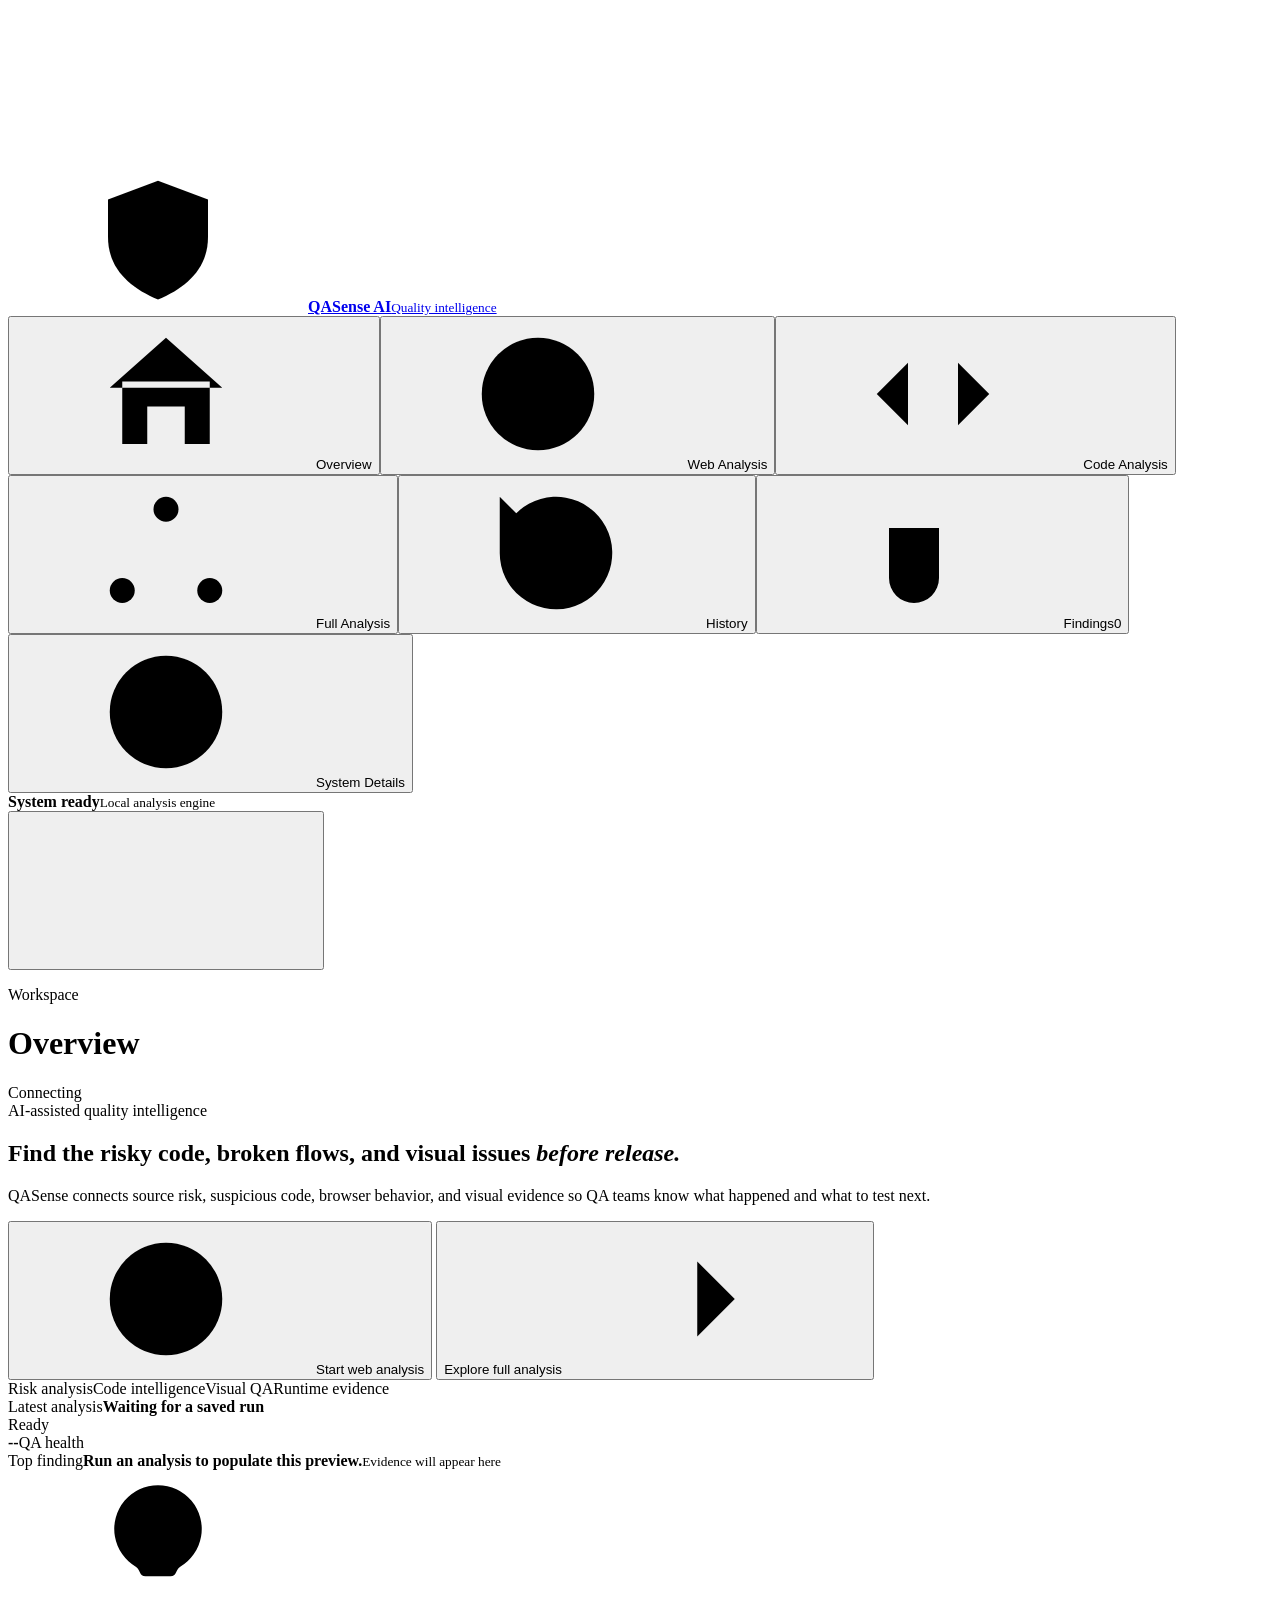
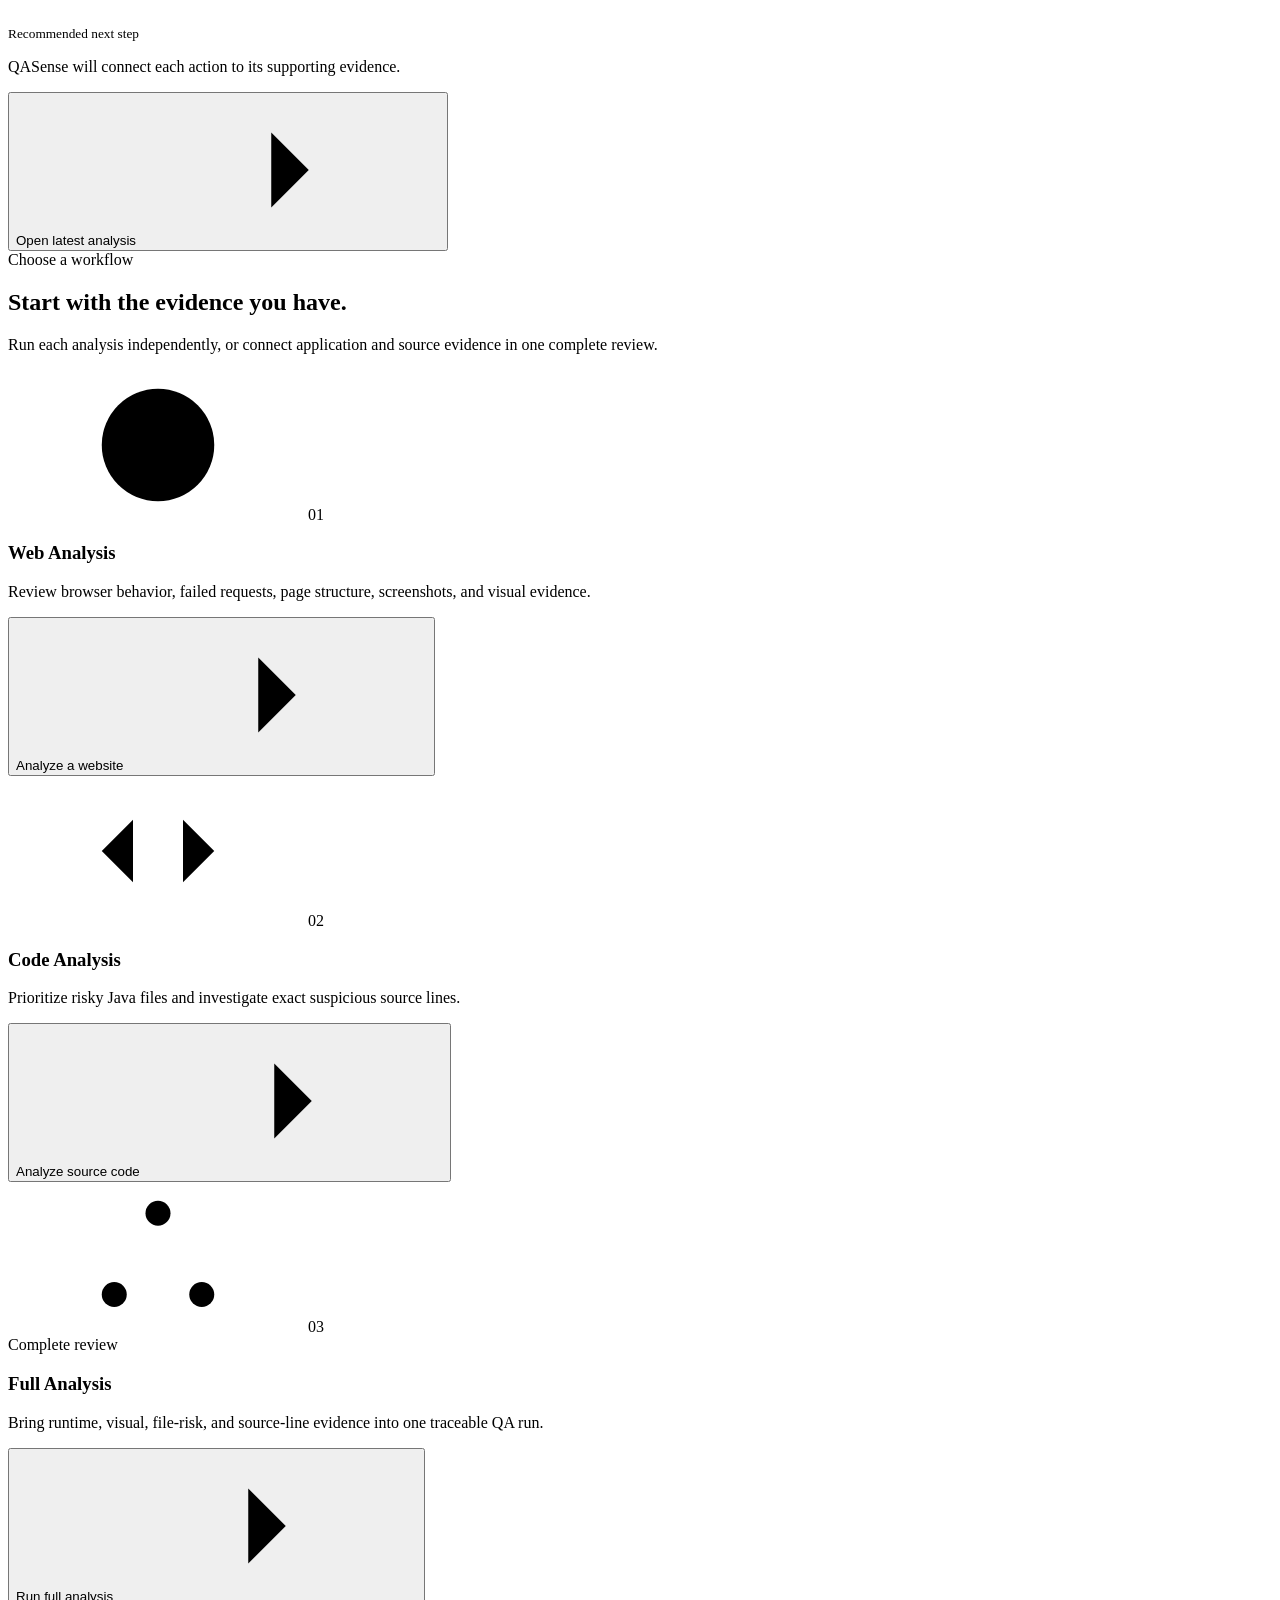
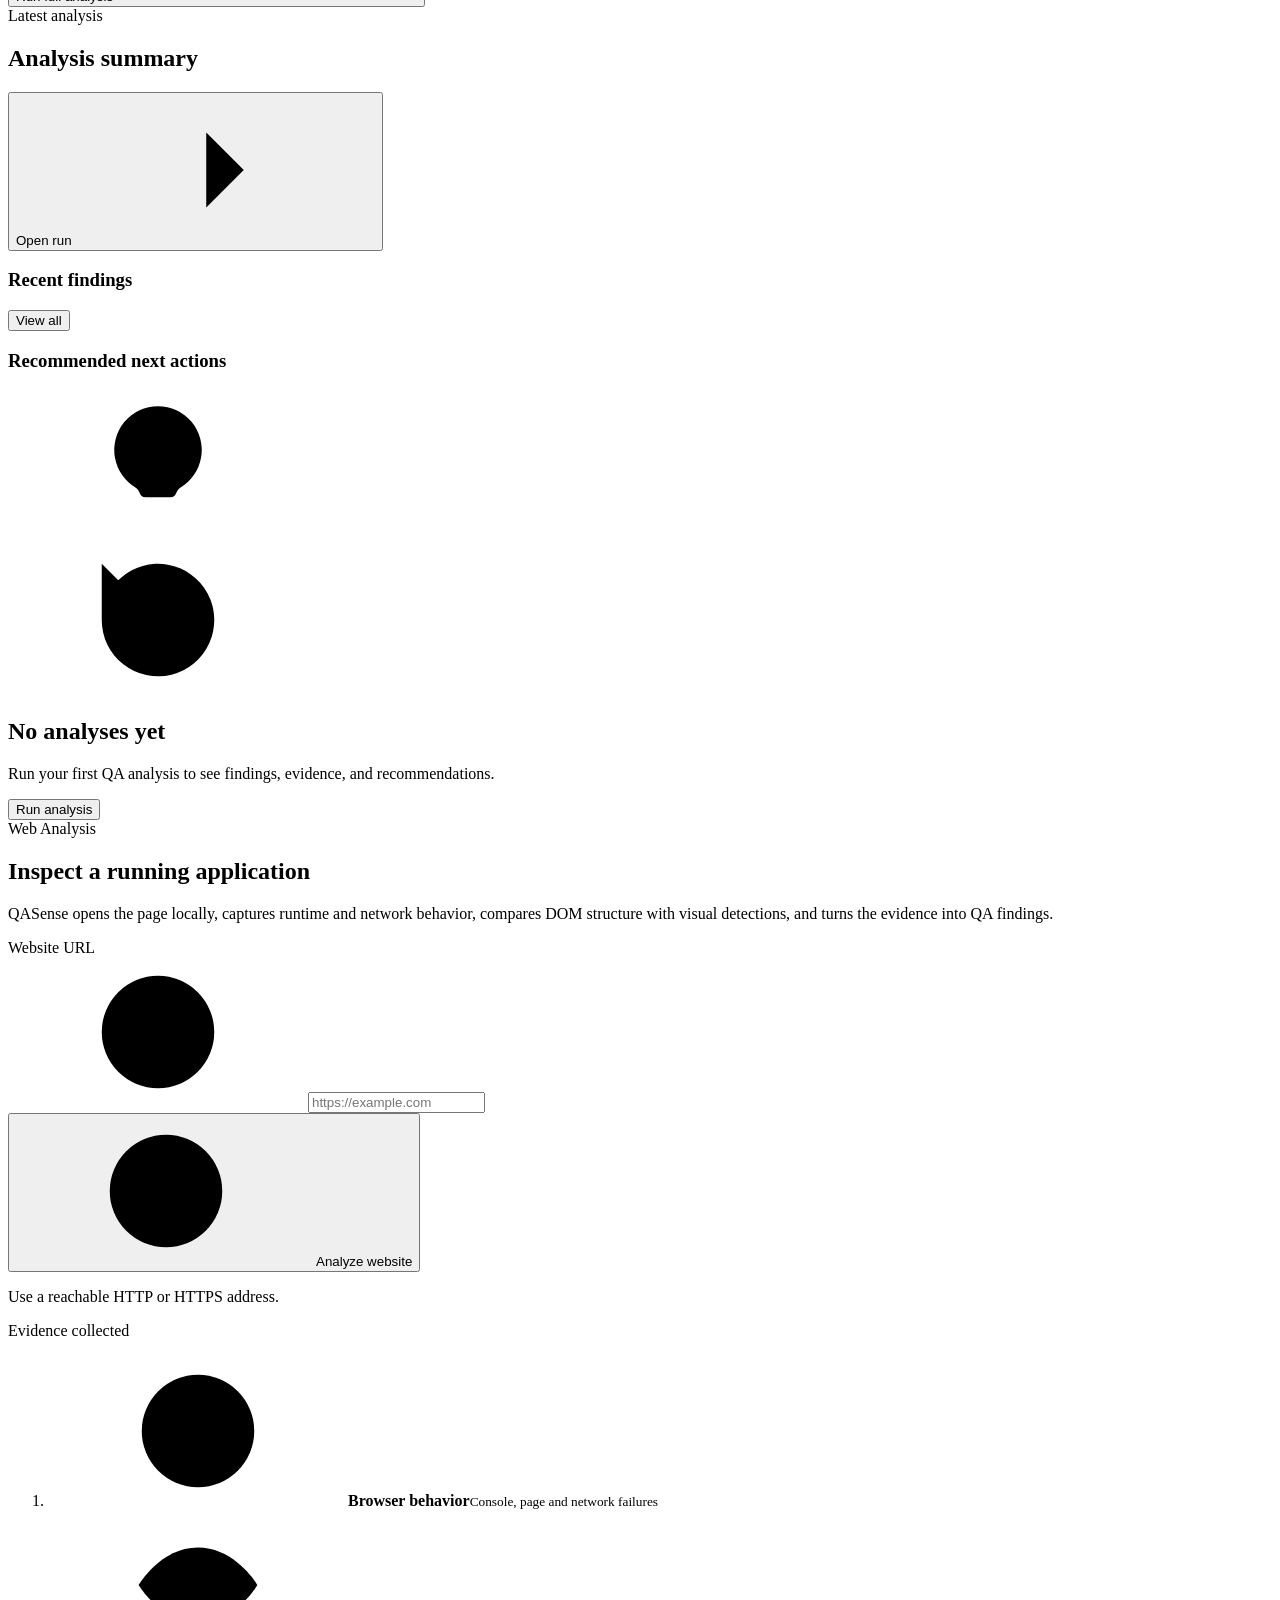
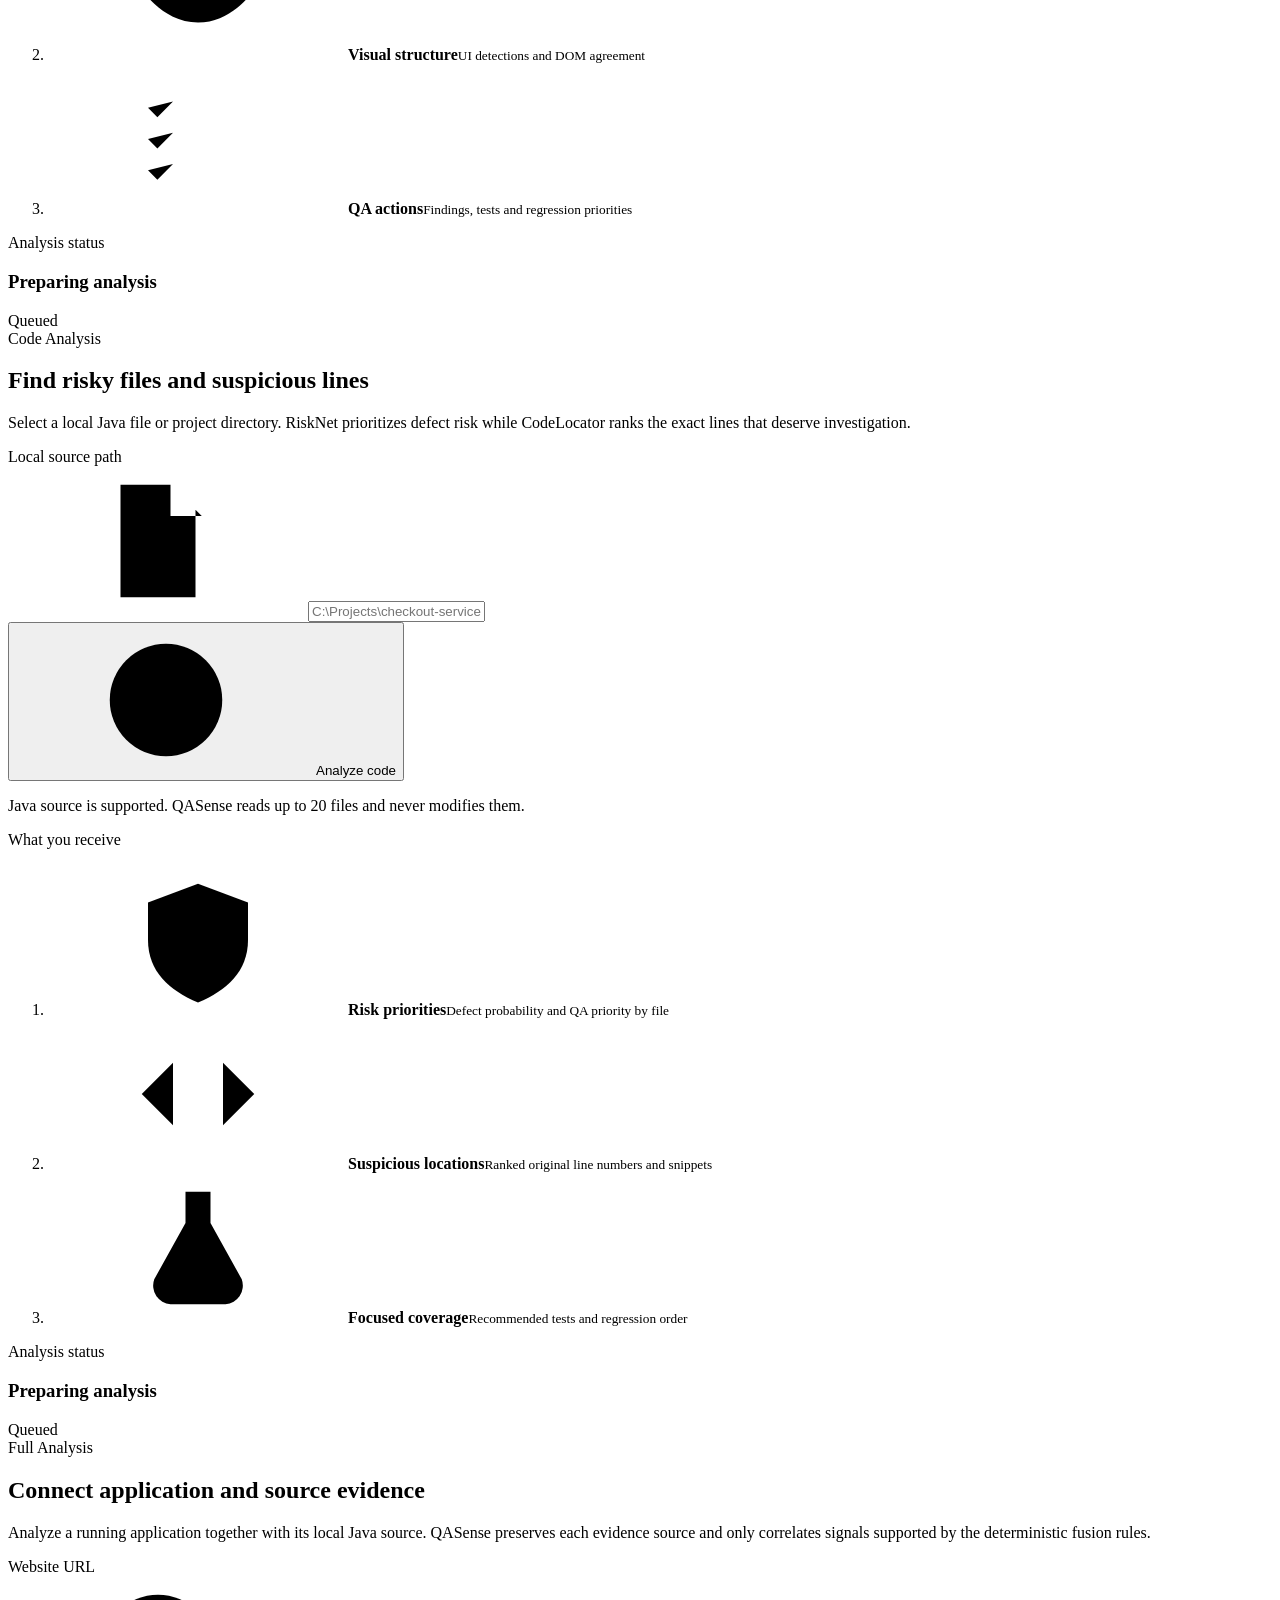
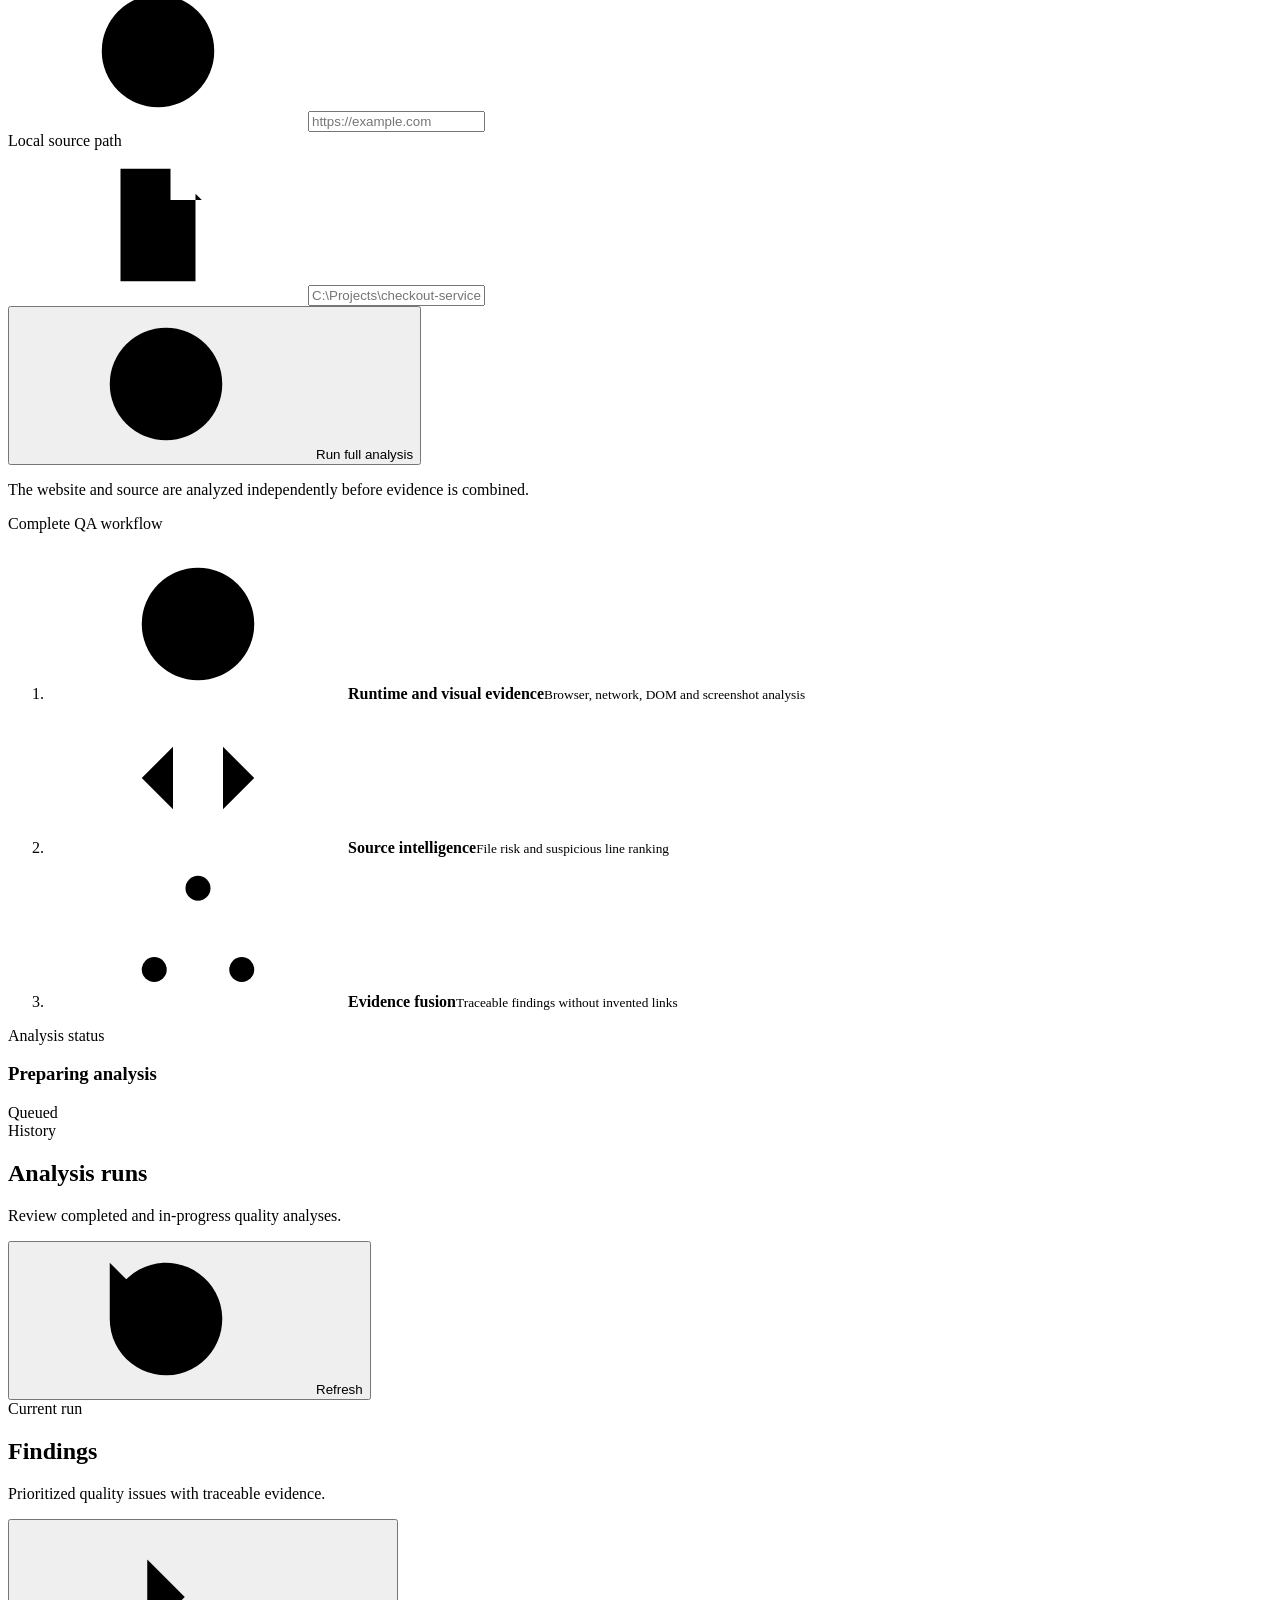
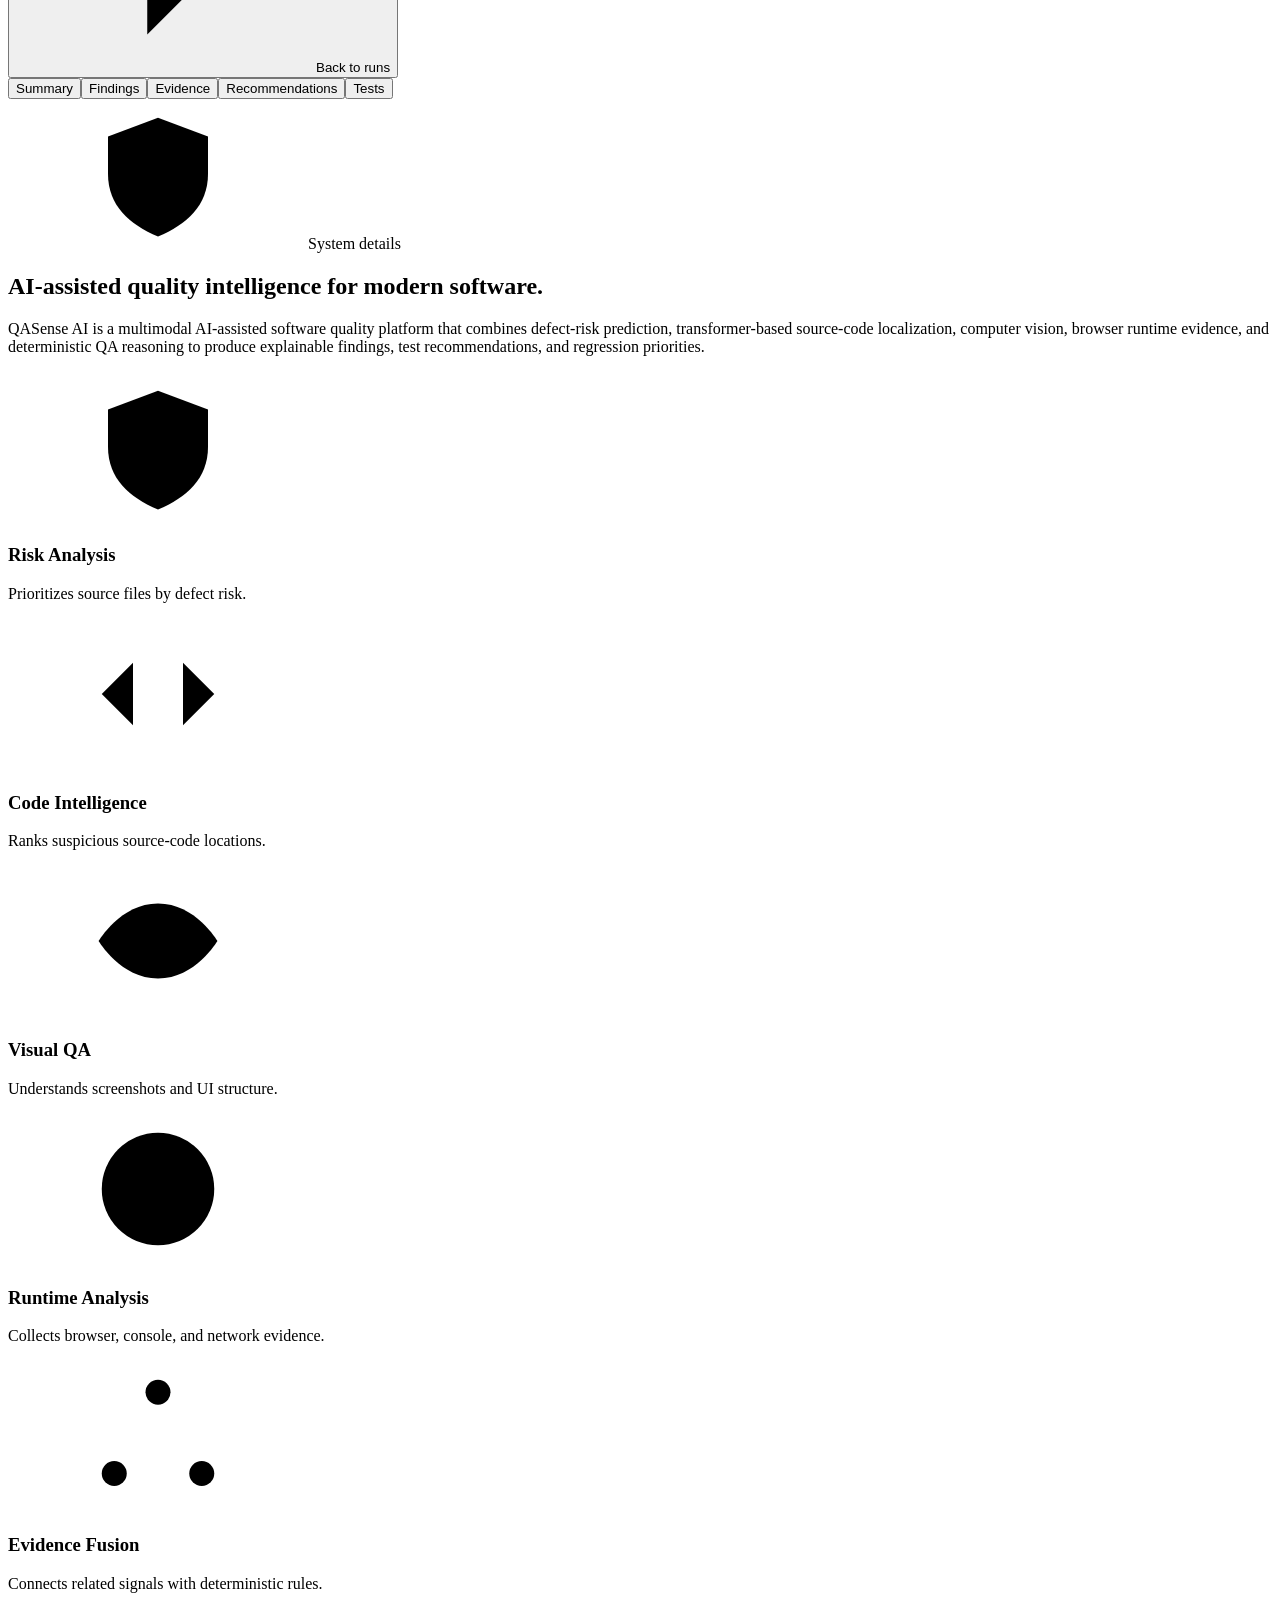
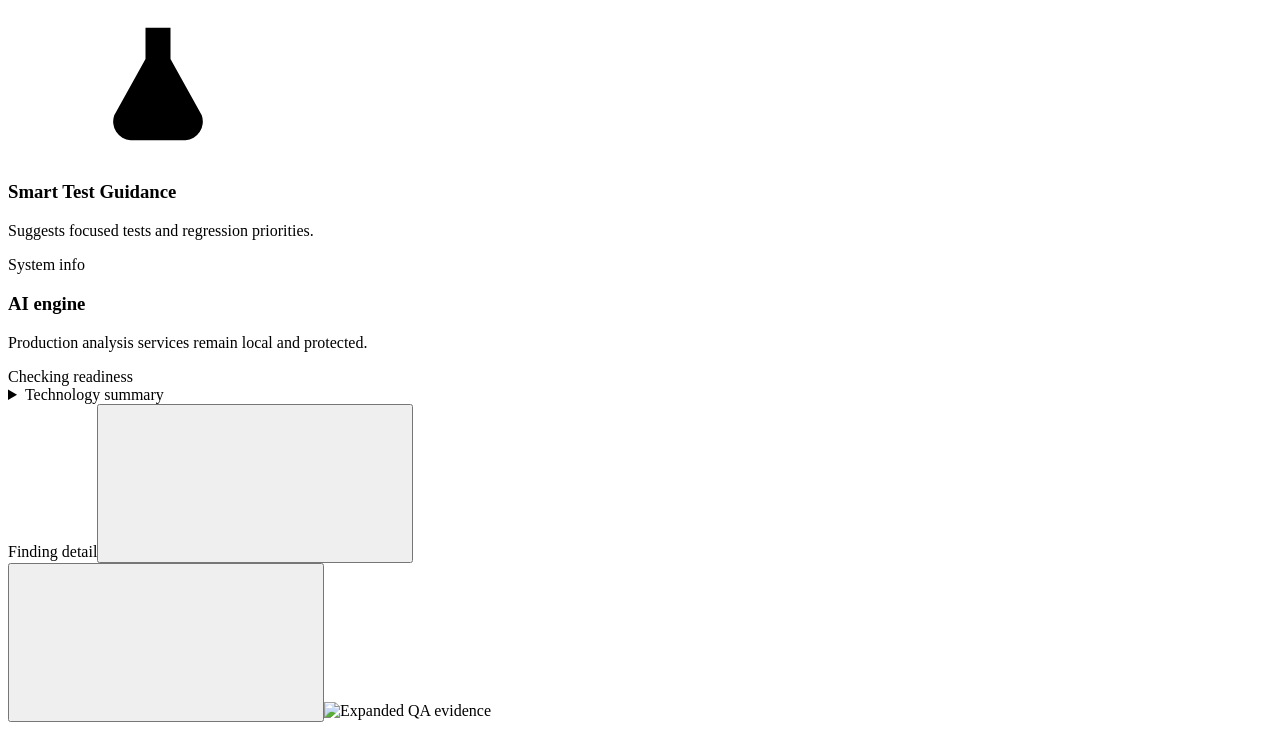
==== commit d8d17f12: "Give QASense a calmer analysis-first interface and clearer evidence views" ====
--- a/src/product/dashboard/index.html
+++ b/src/product/dashboard/index.html
@@ -1,4 +1,4 @@
-﻿<!doctype html>
+<!doctype html>
 <html lang="en">
 <head><meta charset="utf-8"><meta name="viewport" content="width=device-width,initial-scale=1"><meta name="description" content="QASense AI software quality intelligence dashboard"><title>QASense AI</title><link rel="icon" href="data:,"><link rel="stylesheet" href="/assets/styles.css"></head>
 <body>
@@ -6,14 +6,56 @@
 <symbol id="i-shield" viewBox="0 0 24 24"><path d="M12 3 20 6v6c0 5-3.4 8.1-8 10-4.6-1.9-8-5-8-10V6l8-3Z"/><path d="m8.5 12 2.2 2.2 4.8-5"/></symbol><symbol id="i-home" viewBox="0 0 24 24"><path d="m3 11 9-8 9 8M5 10v10h14V10M9 20v-6h6v6"/></symbol><symbol id="i-play" viewBox="0 0 24 24"><circle cx="12" cy="12" r="9"/><path d="m10 8 6 4-6 4Z"/></symbol><symbol id="i-runs" viewBox="0 0 24 24"><path d="M3 12a9 9 0 1 0 3-6.7L3 8M3 3v5h5M12 7v5l3 2"/></symbol><symbol id="i-bug" viewBox="0 0 24 24"><path d="M8 8h8v8a4 4 0 0 1-8 0V8ZM9 4l2 4m4-4-2 4M4 10h4m8 0h4M4 15h4m8 0h4"/></symbol><symbol id="i-info" viewBox="0 0 24 24"><circle cx="12" cy="12" r="9"/><path d="M12 11v6M12 7h.01"/></symbol><symbol id="i-menu" viewBox="0 0 24 24"><path d="M4 7h16M4 12h16M4 17h16"/></symbol><symbol id="i-close" viewBox="0 0 24 24"><path d="m6 6 12 12M18 6 6 18"/></symbol><symbol id="i-gauge" viewBox="0 0 24 24"><path d="M4.9 19a9 9 0 1 1 14.2 0M12 13l4-4"/></symbol><symbol id="i-alert" viewBox="0 0 24 24"><path d="M12 3 2.8 20h18.4L12 3ZM12 9v5M12 17h.01"/></symbol><symbol id="i-check" viewBox="0 0 24 24"><circle cx="12" cy="12" r="9"/><path d="m8 12 2.5 2.5L16 9"/></symbol><symbol id="i-globe" viewBox="0 0 24 24"><circle cx="12" cy="12" r="9"/><path d="M3 12h18M12 3a15 15 0 0 1 0 18M12 3a15 15 0 0 0 0 18"/></symbol><symbol id="i-eye" viewBox="0 0 24 24"><path d="M2.5 12s3.5-6 9.5-6 9.5 6 9.5 6-3.5 6-9.5 6-9.5-6-9.5-6Z"/><circle cx="12" cy="12" r="2.5"/></symbol><symbol id="i-code" viewBox="0 0 24 24"><path d="m8 7-5 5 5 5m8-10 5 5-5 5m-2-12-4 14"/></symbol><symbol id="i-network" viewBox="0 0 24 24"><circle cx="12" cy="5" r="2"/><circle cx="5" cy="18" r="2"/><circle cx="19" cy="18" r="2"/><path d="M12 7v4m0 0-7 5m7-5 7 5"/></symbol><symbol id="i-test" viewBox="0 0 24 24"><path d="M9 3h6M10 3v5l-5 9a3 3 0 0 0 2.6 4h8.8a3 3 0 0 0 2.6-4l-5-9V3M7.5 16h9"/></symbol><symbol id="i-list" viewBox="0 0 24 24"><path d="m4 7 1.5 1.5L8 6M11 7h9M4 12l1.5 1.5L8 11M11 12h9M4 17l1.5 1.5L8 16M11 17h9"/></symbol><symbol id="i-file" viewBox="0 0 24 24"><path d="M6 3h8l4 4v14H6V3ZM14 3v5h5M9 13h6M9 17h4"/></symbol><symbol id="i-light" viewBox="0 0 24 24"><path d="M9 18h6M10 22h4M8.5 15.5a7 7 0 1 1 7 0c-.7.5-.5 1.5-1.5 1.5h-4c-1 0-.8-1-1.5-1.5Z"/></symbol><symbol id="i-chevron" viewBox="0 0 24 24"><path d="m9 6 6 6-6 6"/></symbol><symbol id="i-copy" viewBox="0 0 24 24"><rect x="8" y="8" width="11" height="12" rx="2"/><path d="M16 8V6a2 2 0 0 0-2-2H6a2 2 0 0 0-2 2v10a2 2 0 0 0 2 2h2"/></symbol><symbol id="i-expand" viewBox="0 0 24 24"><path d="M8 3H3v5M16 3h5v5M8 21H3v-5M16 21h5v-5"/></symbol>
 </svg>
 <div class="app-shell">
-<aside class="sidebar" id="sidebar"><a class="brand" href="#overview" aria-label="QASense AI overview"><span class="brand-mark"><svg><use href="#i-shield"/></svg></span><span><strong>QASense</strong><small>AI quality intelligence</small></span></a><nav class="primary-nav" aria-label="Primary navigation"><button class="nav-item active" data-view="overview"><svg><use href="#i-home"/></svg><span>Overview</span></button><button class="nav-item" data-view="web"><svg><use href="#i-globe"/></svg><span>Web Analysis</span></button><button class="nav-item" data-view="code"><svg><use href="#i-code"/></svg><span>Code Analysis</span></button><button class="nav-item" data-view="full"><svg><use href="#i-network"/></svg><span>Full Analysis</span></button><button class="nav-item" data-view="runs"><svg><use href="#i-runs"/></svg><span>Runs</span></button><button class="nav-item" data-view="findings"><svg><use href="#i-bug"/></svg><span>Findings</span><span class="nav-count" id="nav-findings-count">0</span></button><button class="nav-item" data-view="about"><svg><use href="#i-info"/></svg><span>About</span></button></nav><div class="sidebar-foot"><div class="system-state"><span class="status-dot"></span><span><strong>System ready</strong><small>Local analysis engine</small></span></div></div></aside>
+<aside class="sidebar" id="sidebar"><a class="brand" href="#overview" aria-label="QASense AI overview"><span class="brand-mark"><svg><use href="#i-shield"/></svg></span><span><strong>QASense AI</strong><small>Quality intelligence</small></span></a><nav class="primary-nav" aria-label="Primary navigation"><button class="nav-item active" data-view="overview"><svg><use href="#i-home"/></svg><span>Overview</span></button><button class="nav-item" data-view="web"><svg><use href="#i-globe"/></svg><span>Web Analysis</span></button><button class="nav-item" data-view="code"><svg><use href="#i-code"/></svg><span>Code Analysis</span></button><button class="nav-item" data-view="full"><svg><use href="#i-network"/></svg><span>Full Analysis</span></button><button class="nav-item" data-view="runs"><svg><use href="#i-runs"/></svg><span>History</span></button><button class="nav-item" data-view="findings"><svg><use href="#i-bug"/></svg><span>Findings</span><span class="nav-count" id="nav-findings-count">0</span></button><button class="nav-item" data-view="about"><svg><use href="#i-info"/></svg><span>System Details</span></button></nav><div class="sidebar-foot"><div class="system-state"><span class="status-dot"></span><span><strong>System ready</strong><small>Local analysis engine</small></span></div></div></aside>
 <div class="workspace"><header class="topbar"><button class="icon-button mobile-menu" id="menu-button" aria-label="Open navigation" aria-expanded="false"><svg><use href="#i-menu"/></svg></button><div><p class="crumb" id="page-eyebrow">Workspace</p><h1 id="page-title">Overview</h1></div><div class="api-state" id="health" role="status"><span class="status-dot"></span><span>Connecting</span></div></header>
 <main id="main-content">
-<section class="view active" id="view-overview" data-view-panel="overview"><div class="hero-card"><div class="hero-copy"><span class="overline">AI-powered software quality intelligence</span><h2>Find what puts quality at risk.</h2><p>Analyze application risk, browser behavior, source-code signals, and visual evidence in one explainable QA workflow.</p><div class="capability-line"><span>Risk analysis</span><i></i><span>Code intelligence</span><i></i><span>UI inspection</span><i></i><span>Smart regression</span></div></div><button class="primary-action" data-go="web"><svg><use href="#i-play"/></svg>Analyze a target</button></div><div class="workflow-grid" aria-label="Analysis workflows"><article class="workflow-card"><span class="workflow-icon"><svg><use href="#i-globe"/></svg></span><div><h3>Web Analysis</h3><p>Inspect a running application with browser, network, DOM and visual evidence.</p></div><button class="text-button" data-go="web">Analyze a website <svg><use href="#i-chevron"/></svg></button></article><article class="workflow-card"><span class="workflow-icon"><svg><use href="#i-code"/></svg></span><div><h3>Code Analysis</h3><p>Prioritize risky Java files and review exact suspicious source lines.</p></div><button class="text-button" data-go="code">Analyze source code <svg><use href="#i-chevron"/></svg></button></article><article class="workflow-card"><span class="workflow-icon"><svg><use href="#i-network"/></svg></span><div><h3>Full Analysis</h3><p>Combine application behavior, visual evidence and source-code signals.</p></div><button class="text-button" data-go="full">Run full analysis <svg><use href="#i-chevron"/></svg></button></article></div><div id="overview-loading" class="skeleton-stack" aria-label="Loading overview"><div></div><div></div></div><div id="overview-content" class="hidden"><div class="section-heading"><div><span class="overline">Latest analysis</span><h2 id="latest-title">Analysis summary</h2></div><button class="text-button" id="open-latest">Open run <svg><use href="#i-chevron"/></svg></button></div><div class="metric-grid" id="overview-metrics"></div><div class="overview-grid"><section class="surface"><div class="surface-heading"><h3>Recent findings</h3><button class="text-button" data-go="findings">View all</button></div><div id="recent-findings"></div></section><section class="surface"><div class="surface-heading"><h3>Recommended next actions</h3><svg class="heading-icon"><use href="#i-light"/></svg></div><div id="next-actions" class="action-list"></div></section></div></div><div id="overview-empty" class="empty-state hidden"><svg><use href="#i-runs"/></svg><h2>No analyses yet</h2><p>Run your first QA analysis to see findings, evidence, and recommendations.</p><button class="primary-action" data-go="web">Run analysis</button></div></section>
+<section class="view active" id="view-overview" data-view-panel="overview">
+<div class="hero-card">
+  <div class="hero-copy">
+    <span class="hero-kicker"><span class="kicker-dot"></span>AI-assisted quality intelligence</span>
+    <h2>Find the risky code, broken flows, and visual issues <em>before release.</em></h2>
+    <p>QASense connects source risk, suspicious code, browser behavior, and visual evidence so QA teams know what happened and what to test next.</p>
+    <div class="hero-actions">
+      <button class="primary-action" data-go="web"><svg><use href="#i-play"/></svg>Start web analysis</button>
+      <button class="secondary-action" data-go="full">Explore full analysis <svg><use href="#i-chevron"/></svg></button>
+    </div>
+    <div class="capability-line"><span>Risk analysis</span><i></i><span>Code intelligence</span><i></i><span>Visual QA</span><i></i><span>Runtime evidence</span></div>
+  </div>
+  <aside class="hero-preview" aria-label="Latest QASense analysis preview">
+    <div class="preview-top">
+      <div><span class="preview-label">Latest analysis</span><strong id="hero-preview-title">Waiting for a saved run</strong></div>
+      <span class="status-badge completed" id="hero-preview-status">Ready</span>
+    </div>
+    <div class="preview-score-row">
+      <div class="preview-score"><strong id="hero-preview-score">--</strong><span>QA health</span></div>
+      <div class="preview-signal"><span>Top finding</span><strong id="hero-preview-finding">Run an analysis to populate this preview.</strong><small id="hero-preview-area">Evidence will appear here</small></div>
+    </div>
+    <div class="preview-action"><span class="preview-action-icon"><svg><use href="#i-light"/></svg></span><div><small>Recommended next step</small><p id="hero-preview-action">QASense will connect each action to its supporting evidence.</p></div></div>
+    <button class="preview-open text-button" id="hero-preview-open">Open latest analysis <svg><use href="#i-chevron"/></svg></button>
+  </aside>
+</div>
+<div class="workflow-heading"><div><span class="overline">Choose a workflow</span><h2>Start with the evidence you have.</h2></div><p>Run each analysis independently, or connect application and source evidence in one complete review.</p></div>
+<div class="workflow-grid" aria-label="Analysis workflows">
+  <article class="workflow-card">
+    <div class="workflow-card-top"><span class="workflow-icon"><svg><use href="#i-globe"/></svg></span><span class="workflow-number">01</span></div>
+    <div><h3>Web Analysis</h3><p>Review browser behavior, failed requests, page structure, screenshots, and visual evidence.</p></div>
+    <button class="text-button" data-go="web">Analyze a website <svg><use href="#i-chevron"/></svg></button>
+  </article>
+  <article class="workflow-card">
+    <div class="workflow-card-top"><span class="workflow-icon"><svg><use href="#i-code"/></svg></span><span class="workflow-number">02</span></div>
+    <div><h3>Code Analysis</h3><p>Prioritize risky Java files and investigate exact suspicious source lines.</p></div>
+    <button class="text-button" data-go="code">Analyze source code <svg><use href="#i-chevron"/></svg></button>
+  </article>
+  <article class="workflow-card featured">
+    <div class="workflow-card-top"><span class="workflow-icon"><svg><use href="#i-network"/></svg></span><span class="workflow-number">03</span></div>
+    <div><span class="workflow-tag">Complete review</span><h3>Full Analysis</h3><p>Bring runtime, visual, file-risk, and source-line evidence into one traceable QA run.</p></div>
+    <button class="text-button" data-go="full">Run full analysis <svg><use href="#i-chevron"/></svg></button>
+  </article>
+</div><div id="overview-loading" class="skeleton-stack" aria-label="Loading overview"><div></div><div></div></div><div id="overview-content" class="hidden"><div class="section-heading"><div><span class="overline">Latest analysis</span><h2 id="latest-title">Analysis summary</h2></div><button class="text-button" id="open-latest">Open run <svg><use href="#i-chevron"/></svg></button></div><div class="metric-grid" id="overview-metrics"></div><div class="overview-grid"><section class="surface"><div class="surface-heading"><h3>Recent findings</h3><button class="text-button" data-go="findings">View all</button></div><div id="recent-findings"></div></section><section class="surface"><div class="surface-heading"><h3>Recommended next actions</h3><svg class="heading-icon"><use href="#i-light"/></svg></div><div id="next-actions" class="action-list"></div></section></div></div><div id="overview-empty" class="empty-state hidden"><svg><use href="#i-runs"/></svg><h2>No analyses yet</h2><p>Run your first QA analysis to see findings, evidence, and recommendations.</p><button class="primary-action" data-go="web">Run analysis</button></div></section>
 <section class="view" id="view-web" data-view-panel="web"><div class="page-intro"><span class="overline">Web Analysis</span><h2>Inspect a running application</h2><p>QASense opens the page locally, captures runtime and network behavior, compares DOM structure with visual detections, and turns the evidence into QA findings.</p></div><div class="analysis-layout"><section class="surface analysis-card"><form class="analysis-form" data-analysis-type="web" novalidate><label for="web-url">Website URL</label><div class="input-row"><div class="url-input"><svg><use href="#i-globe"/></svg><input id="web-url" name="url" type="url" inputmode="url" autocomplete="url" placeholder="https://example.com" required></div><button class="primary-action analyze-button" type="submit"><svg><use href="#i-play"/></svg>Analyze website</button></div><p class="field-help">Use a reachable HTTP or HTTPS address.</p><p class="field-error hidden" role="alert"></p></form></section><aside class="surface process-card"><span class="overline">Evidence collected</span><ol class="process-list"><li><svg><use href="#i-globe"/></svg><span><strong>Browser behavior</strong><small>Console, page and network failures</small></span></li><li><svg><use href="#i-eye"/></svg><span><strong>Visual structure</strong><small>UI detections and DOM agreement</small></span></li><li><svg><use href="#i-list"/></svg><span><strong>QA actions</strong><small>Findings, tests and regression priorities</small></span></li></ol></aside></div><section class="surface analysis-progress hidden" aria-live="polite"><div class="progress-head"><div><span class="overline">Analysis status</span><h3 class="progress-title">Preparing analysis</h3></div><span class="status-badge running progress-status">Queued</span></div><div class="indeterminate"><span></span></div><div class="stage-list progress-stages"></div></section></section><section class="view" id="view-code" data-view-panel="code"><div class="page-intro"><span class="overline">Code Analysis</span><h2>Find risky files and suspicious lines</h2><p>Select a local Java file or project directory. RiskNet prioritizes defect risk while CodeLocator ranks the exact lines that deserve investigation.</p></div><div class="analysis-layout"><section class="surface analysis-card"><form class="analysis-form" data-analysis-type="code" novalidate><label for="code-source">Local source path</label><div class="input-row"><div class="url-input"><svg><use href="#i-file"/></svg><input id="code-source" name="source_path" type="text" autocomplete="off" placeholder="C:\Projects\checkout-service" required></div><button class="primary-action analyze-button" type="submit"><svg><use href="#i-play"/></svg>Analyze code</button></div><p class="field-help">Java source is supported. QASense reads up to 20 files and never modifies them.</p><p class="field-error hidden" role="alert"></p></form></section><aside class="surface process-card"><span class="overline">What you receive</span><ol class="process-list"><li><svg><use href="#i-shield"/></svg><span><strong>Risk priorities</strong><small>Defect probability and QA priority by file</small></span></li><li><svg><use href="#i-code"/></svg><span><strong>Suspicious locations</strong><small>Ranked original line numbers and snippets</small></span></li><li><svg><use href="#i-test"/></svg><span><strong>Focused coverage</strong><small>Recommended tests and regression order</small></span></li></ol></aside></div><section class="surface analysis-progress hidden" aria-live="polite"><div class="progress-head"><div><span class="overline">Analysis status</span><h3 class="progress-title">Preparing analysis</h3></div><span class="status-badge running progress-status">Queued</span></div><div class="indeterminate"><span></span></div><div class="stage-list progress-stages"></div></section></section><section class="view" id="view-full" data-view-panel="full"><div class="page-intro"><span class="overline">Full Analysis</span><h2>Connect application and source evidence</h2><p>Analyze a running application together with its local Java source. QASense preserves each evidence source and only correlates signals supported by the deterministic fusion rules.</p></div><div class="analysis-layout"><section class="surface analysis-card"><form class="analysis-form stacked-form" data-analysis-type="full" novalidate><label for="full-url">Website URL</label><div class="url-input"><svg><use href="#i-globe"/></svg><input id="full-url" name="url" type="url" inputmode="url" autocomplete="url" placeholder="https://example.com" required></div><label for="full-source">Local source path</label><div class="url-input"><svg><use href="#i-file"/></svg><input id="full-source" name="source_path" type="text" autocomplete="off" placeholder="C:\Projects\checkout-service" required></div><button class="primary-action analyze-button" type="submit"><svg><use href="#i-play"/></svg>Run full analysis</button><p class="field-help">The website and source are analyzed independently before evidence is combined.</p><p class="field-error hidden" role="alert"></p></form></section><aside class="surface process-card"><span class="overline">Complete QA workflow</span><ol class="process-list"><li><svg><use href="#i-globe"/></svg><span><strong>Runtime and visual evidence</strong><small>Browser, network, DOM and screenshot analysis</small></span></li><li><svg><use href="#i-code"/></svg><span><strong>Source intelligence</strong><small>File risk and suspicious line ranking</small></span></li><li><svg><use href="#i-network"/></svg><span><strong>Evidence fusion</strong><small>Traceable findings without invented links</small></span></li></ol></aside></div><section class="surface analysis-progress hidden" aria-live="polite"><div class="progress-head"><div><span class="overline">Analysis status</span><h3 class="progress-title">Preparing analysis</h3></div><span class="status-badge running progress-status">Queued</span></div><div class="indeterminate"><span></span></div><div class="stage-list progress-stages"></div></section></section><section class="view" id="view-runs" data-view-panel="runs"><div class="page-intro row-intro"><div><span class="overline">History</span><h2>Analysis runs</h2><p>Review completed and in-progress quality analyses.</p></div><button class="secondary-action" id="refresh"><svg><use href="#i-runs"/></svg>Refresh</button></div><div id="runs" class="run-list surface"><div class="list-skeleton"></div><div class="list-skeleton"></div></div></section>
 <section class="view" id="view-findings" data-view-panel="findings"><div class="page-intro row-intro"><div><span class="overline">Current run</span><h2>Findings</h2><p id="findings-subtitle">Prioritized quality issues with traceable evidence.</p></div><div class="filter-group" id="severity-filters" aria-label="Filter findings by severity"></div></div><div id="all-findings" class="findings-list"></div></section>
 <section class="view" id="view-run" data-view-panel="run"><button class="back-button" id="back-to-runs"><svg><use href="#i-chevron"/></svg>Back to runs</button><div id="run-header" class="run-header"></div><div class="tab-bar" role="tablist" aria-label="Run details"><button role="tab" aria-selected="true" data-tab="summary">Summary</button><button role="tab" aria-selected="false" data-tab="findings">Findings <span id="tab-findings-count"></span></button><button role="tab" aria-selected="false" data-tab="evidence">Evidence</button><button role="tab" aria-selected="false" data-tab="recommendations">Recommendations</button><button role="tab" aria-selected="false" data-tab="tests">Tests</button></div><div id="run-panels"><section class="tab-panel active" role="tabpanel" data-tab-panel="summary"><div id="run-summary"></div></section><section class="tab-panel" role="tabpanel" data-tab-panel="findings"><div id="run-findings" class="findings-list"></div></section><section class="tab-panel" role="tabpanel" data-tab-panel="evidence"><div id="run-evidence"></div></section><section class="tab-panel" role="tabpanel" data-tab-panel="recommendations"><div id="run-recommendations"></div></section><section class="tab-panel" role="tabpanel" data-tab-panel="tests"><div id="run-tests"></div></section></div></section>
-<section class="view" id="view-about" data-view-panel="about"><div class="about-hero"><span class="brand-mark large"><svg><use href="#i-shield"/></svg></span><span class="overline">About QASense</span><h2>AI-assisted quality intelligence for modern software.</h2><p>QASense AI is a multimodal AI-assisted software quality platform that combines defect-risk prediction, transformer-based source-code localization, computer vision, browser runtime evidence, and deterministic QA reasoning to produce explainable findings, test recommendations, and regression priorities.</p></div><div class="capability-grid"><article><svg><use href="#i-shield"/></svg><h3>Risk Analysis</h3><p>Prioritizes source files by defect risk.</p></article><article><svg><use href="#i-code"/></svg><h3>Code Intelligence</h3><p>Ranks suspicious source-code locations.</p></article><article><svg><use href="#i-eye"/></svg><h3>Visual QA</h3><p>Understands screenshots and UI structure.</p></article><article><svg><use href="#i-globe"/></svg><h3>Runtime Analysis</h3><p>Collects browser, console, and network evidence.</p></article><article><svg><use href="#i-network"/></svg><h3>Evidence Fusion</h3><p>Connects related signals with deterministic rules.</p></article><article><svg><use href="#i-test"/></svg><h3>Smart Test Guidance</h3><p>Suggests focused tests and regression priorities.</p></article></div><section class="surface engine-card"><div><span class="overline">System info</span><h3>AI engine</h3><p>Production analysis services remain local and protected.</p></div><div id="engine-status" class="engine-status"><span class="status-dot"></span>Checking readiness</div><details><summary>Technology summary</summary><div id="technology-list" class="technology-list"></div></details></section></section>
+<section class="view" id="view-about" data-view-panel="about"><div class="about-hero"><span class="brand-mark large"><svg><use href="#i-shield"/></svg></span><span class="overline">System details</span><h2>AI-assisted quality intelligence for modern software.</h2><p>QASense AI is a multimodal AI-assisted software quality platform that combines defect-risk prediction, transformer-based source-code localization, computer vision, browser runtime evidence, and deterministic QA reasoning to produce explainable findings, test recommendations, and regression priorities.</p></div><div class="capability-grid"><article><svg><use href="#i-shield"/></svg><h3>Risk Analysis</h3><p>Prioritizes source files by defect risk.</p></article><article><svg><use href="#i-code"/></svg><h3>Code Intelligence</h3><p>Ranks suspicious source-code locations.</p></article><article><svg><use href="#i-eye"/></svg><h3>Visual QA</h3><p>Understands screenshots and UI structure.</p></article><article><svg><use href="#i-globe"/></svg><h3>Runtime Analysis</h3><p>Collects browser, console, and network evidence.</p></article><article><svg><use href="#i-network"/></svg><h3>Evidence Fusion</h3><p>Connects related signals with deterministic rules.</p></article><article><svg><use href="#i-test"/></svg><h3>Smart Test Guidance</h3><p>Suggests focused tests and regression priorities.</p></article></div><section class="surface engine-card"><div><span class="overline">System info</span><h3>AI engine</h3><p>Production analysis services remain local and protected.</p></div><div id="engine-status" class="engine-status"><span class="status-dot"></span>Checking readiness</div><details><summary>Technology summary</summary><div id="technology-list" class="technology-list"></div></details></section></section>
 </main></div></div>
 <div class="drawer-backdrop hidden" id="drawer-backdrop"></div><aside class="finding-drawer" id="finding-drawer" role="dialog" aria-modal="true" aria-labelledby="drawer-title" aria-hidden="true"><div class="drawer-head"><span class="overline">Finding detail</span><button class="icon-button" id="drawer-close" aria-label="Close finding details"><svg><use href="#i-close"/></svg></button></div><div id="drawer-content"></div></aside><div class="image-lightbox hidden" id="image-lightbox" role="dialog" aria-modal="true" aria-label="Expanded screenshot"><button class="icon-button" id="lightbox-close" aria-label="Close screenshot"><svg><use href="#i-close"/></svg></button><img id="lightbox-image" alt="Expanded QA evidence"></div><div class="toast hidden" id="toast" role="status"></div><script src="/assets/app.js"></script>
 </body></html>
